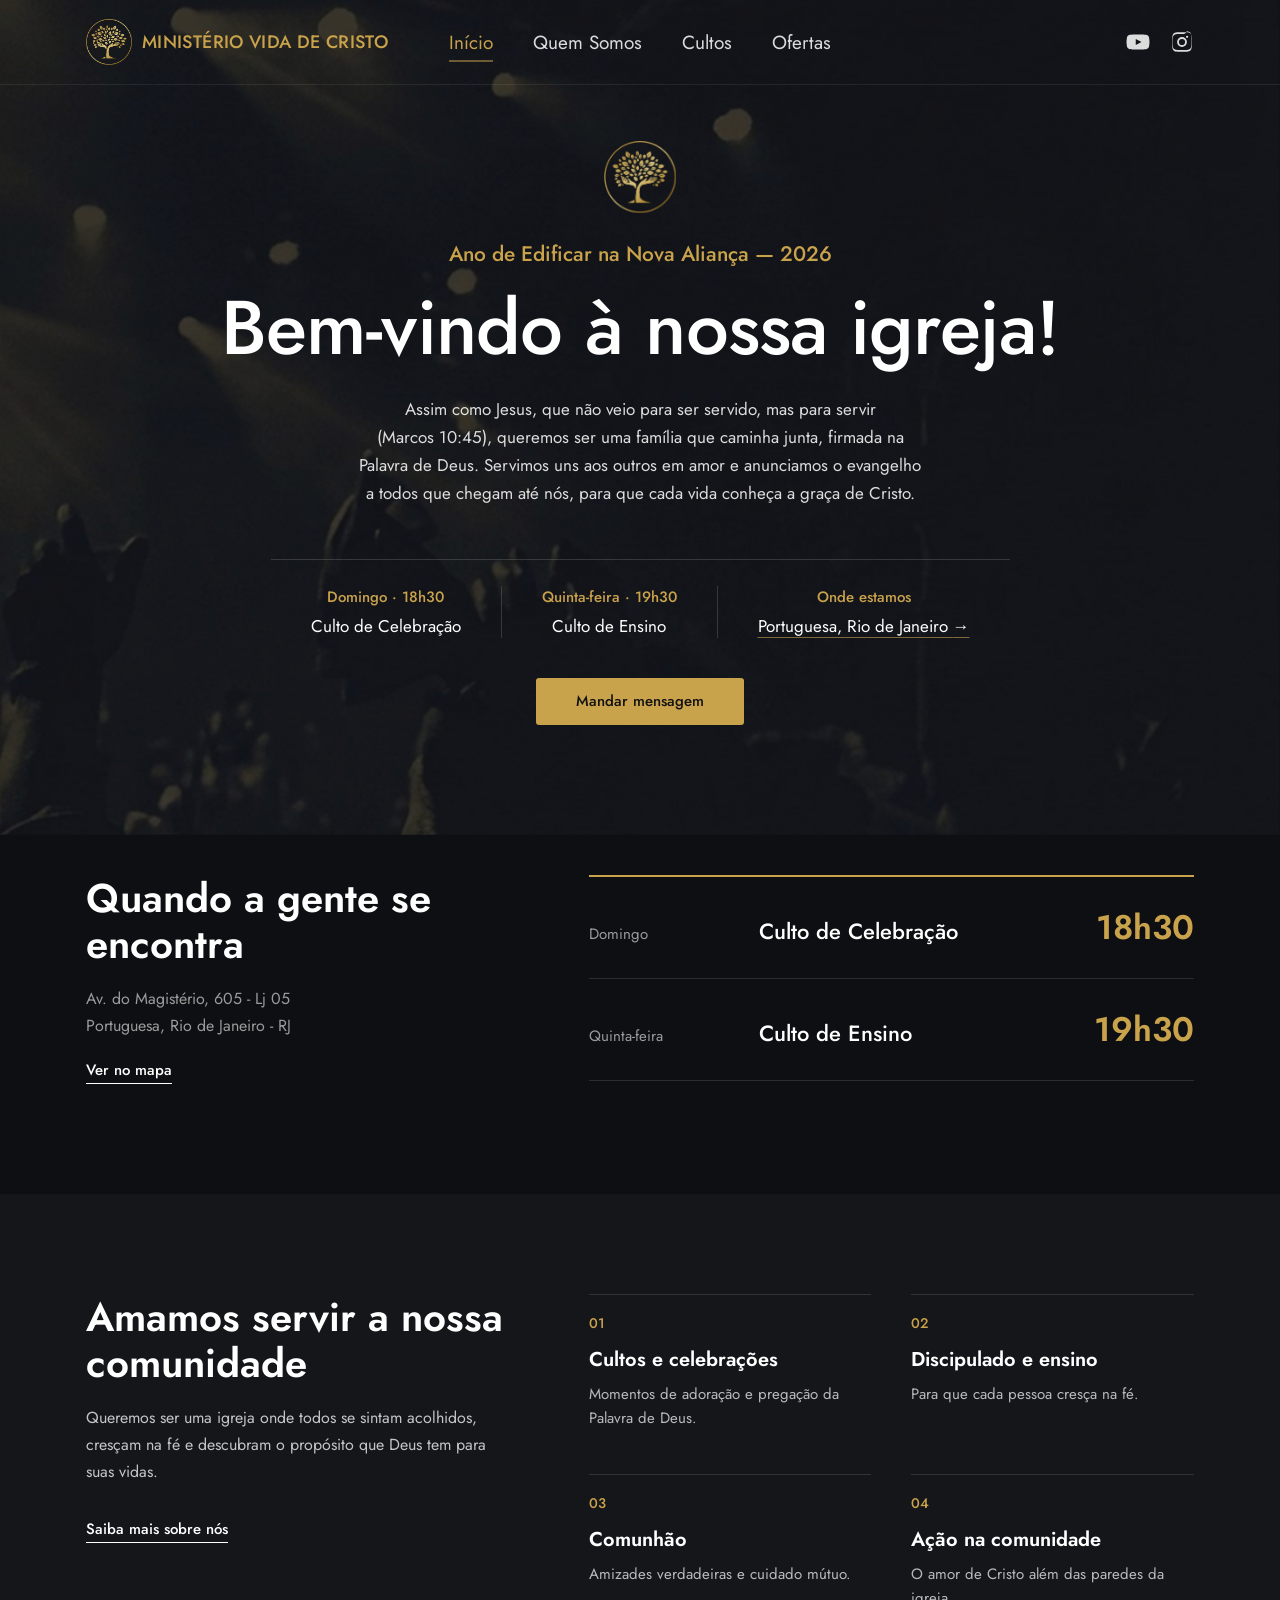
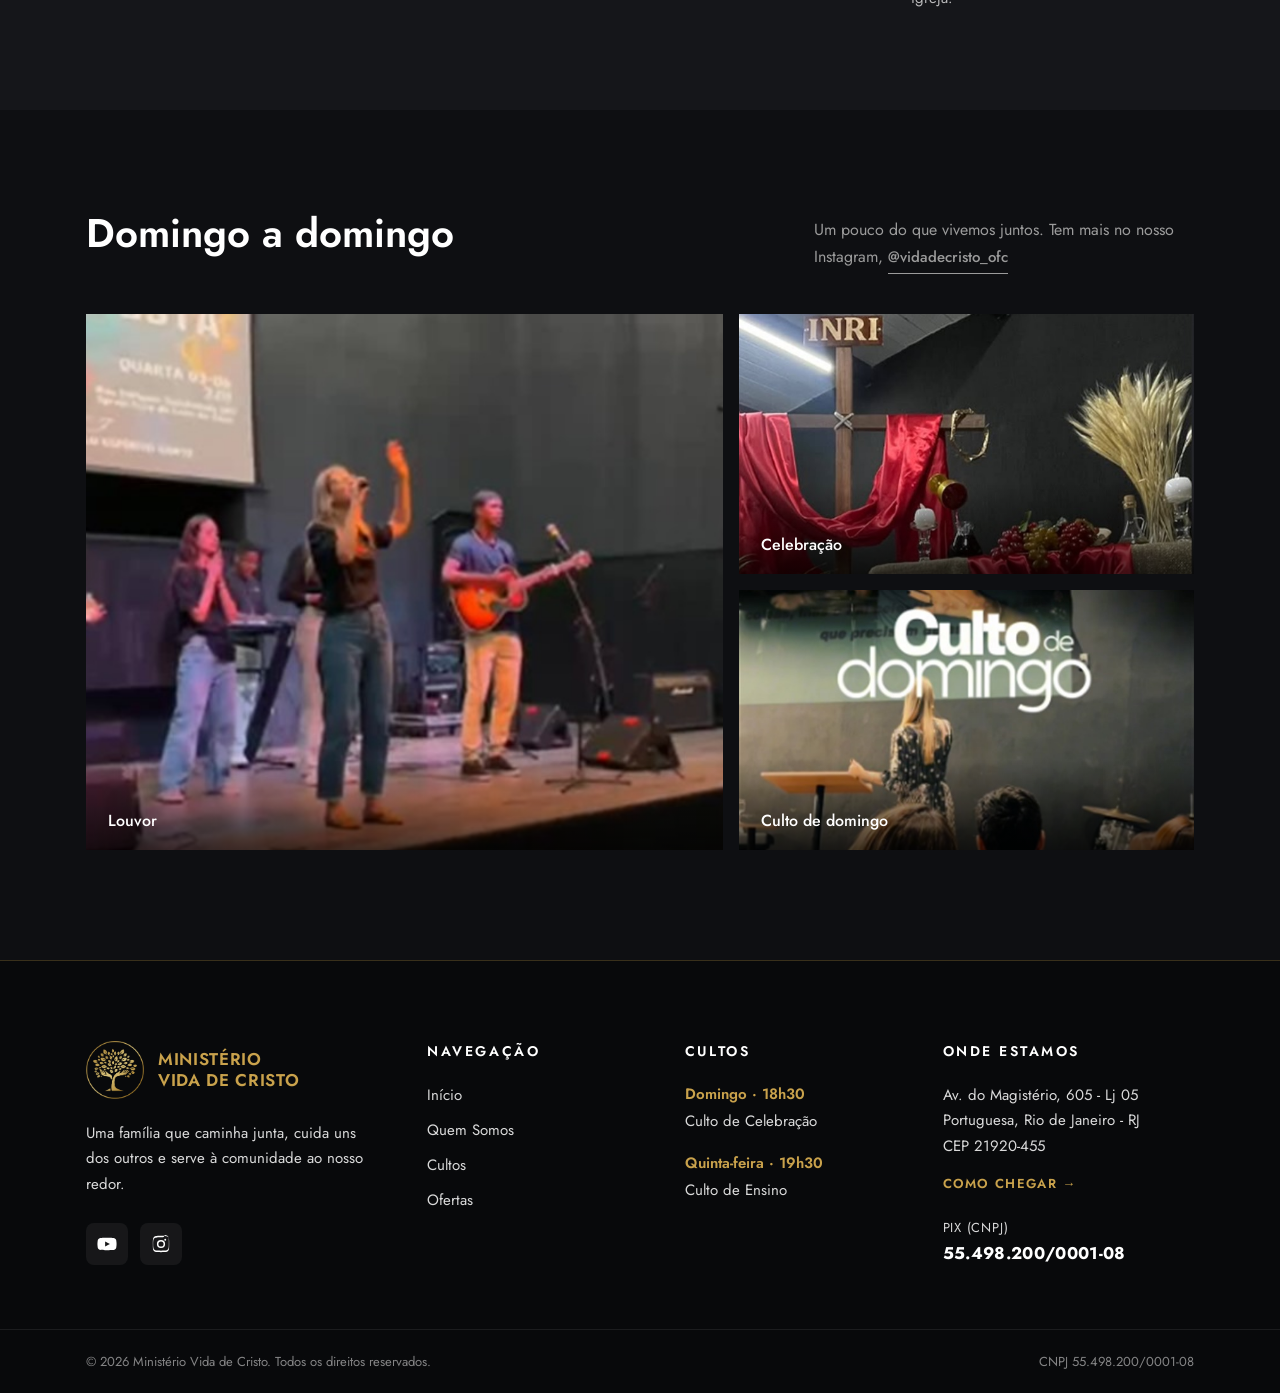
==== index.html @ bc91d453 "Hero: remove card, link do mapa, botão de mensagem e frase maior" ====
<!DOCTYPE html>
<html lang="pt-BR">
<head>
  <meta charset="UTF-8">
  <meta name="viewport" content="width=device-width, initial-scale=1.0">
  <title>Ministério Vida de Cristo</title>
  <link rel="preconnect" href="https://fonts.googleapis.com">
  <link rel="preconnect" href="https://fonts.gstatic.com" crossorigin>
  <link href="https://fonts.googleapis.com/css2?family=Jost:wght@400;500;600&display=swap" rel="stylesheet">
  <link rel="icon" type="image/png" href="assets/img/logo-arvore.png">
  <link rel="stylesheet" href="assets/css/style.css">
</head>
<body>

  <!-- HERO -->
  <section class="hero">
    <!-- Imagem de fundo: coloque o arquivo em assets/img/hero.jpg -->
    <div class="hero__bg" aria-hidden="true"></div>
    <div class="hero__overlay" aria-hidden="true"></div>

    <!-- Fotos das laterais (provisórias): trocar por assets/img/hero-esquerda.jpg e hero-direita.jpg -->
    <div class="hero__side hero__side--left" style="background-image: url('assets/img/series-1.jpg')" aria-hidden="true"></div>
    <div class="hero__side hero__side--right" style="background-image: url('assets/img/series-2.jpg')" aria-hidden="true"></div>

    <header class="header">
      <div class="container header__inner">
        <a href="index.html" class="logo">
          <img class="logo__icon" src="assets/img/logo-arvore.png" alt="" aria-hidden="true">
          <span class="logo__text">MINISTÉRIO VIDA DE CRISTO</span>
        </a>

        <nav class="nav" id="nav">
          <ul class="nav__list">
            <li><a href="index.html" class="nav__link is-active">Início</a></li>
            <li><a href="quem-somos.html" class="nav__link">Quem Somos</a></li>
            <li><a href="cultos.html" class="nav__link">Cultos</a></li>
            <li><a href="ofertas.html" class="nav__link">Ofertas</a></li>
          </ul>
        </nav>

        <div class="header__social">
              <a href="https://www.youtube.com/@min_vidadecristo" class="social-link" target="_blank" rel="noopener" aria-label="YouTube do Ministério Vida de Cristo">
                <svg viewBox="0 0 24 24" aria-hidden="true"><path d="M23 7.2a3 3 0 0 0-2.1-2.1C19 4.6 12 4.6 12 4.6s-7 0-8.9.5A3 3 0 0 0 1 7.2 31 31 0 0 0 .5 12a31 31 0 0 0 .5 4.8 3 3 0 0 0 2.1 2.1c1.9.5 8.9.5 8.9.5s7 0 8.9-.5a3 3 0 0 0 2.1-2.1 31 31 0 0 0 .5-4.8 31 31 0 0 0-.5-4.8zM9.75 15.02V8.98L15.5 12z"/></svg>
              </a>
              <a href="https://www.instagram.com/vidadecristo_ofc/" class="social-link" target="_blank" rel="noopener" aria-label="Instagram do Ministério Vida de Cristo">
                <svg viewBox="0 0 24 24" aria-hidden="true"><path d="M12 2.2c3.2 0 3.6 0 4.8.1 1.2.1 1.8.2 2.2.4.6.2 1 .5 1.4.9.4.4.7.8.9 1.4.2.4.4 1.1.4 2.2.1 1.3.1 1.6.1 4.8s0 3.6-.1 4.8c-.1 1.2-.2 1.8-.4 2.2-.2.6-.5 1-.9 1.4-.4.4-.8.7-1.4.9-.4.2-1.1.4-2.2.4-1.3.1-1.6.1-4.8.1s-3.6 0-4.8-.1c-1.2-.1-1.8-.2-2.2-.4-.6-.2-1-.5-1.4-.9-.4-.4-.7-.8-.9-1.4-.2-.4-.4-1.1-.4-2.2C2.2 15.6 2.2 15.2 2.2 12s0-3.6.1-4.8c.1-1.2.2-1.8.4-2.2.2-.6.5-1 .9-1.4.4-.4.8-.7 1.4-.9.4-.2 1.1-.4 2.2-.4C8.4 2.2 8.8 2.2 12 2.2zm0 1.8c-3.1 0-3.5 0-4.7.1-1.1.1-1.7.2-2.1.4-.5.2-.9.4-1.3.8-.4.4-.6.8-.8 1.3-.2.4-.3 1-.4 2.1C2.6 9.9 2.6 10.3 2.6 12s0 2.1.1 3.3c.1 1.1.2 1.7.4 2.1.2.5.4.9.8 1.3.4.4.8.6 1.3.8.4.2 1 .3 2.1.4 1.2.1 1.6.1 4.7.1s3.5 0 4.7-.1c1.1-.1 1.7-.2 2.1-.4.5-.2.9-.4 1.3-.8.4-.4.6-.8.8-1.3.2-.4.3-1 .4-2.1.1-1.2.1-1.6.1-4.7s0-3.5-.1-4.7c-.1-1.1-.2-1.7-.4-2.1-.2-.5-.4-.9-.8-1.3-.4-.4-.8-.6-1.3-.8-.4-.2-1-.3-2.1-.4C15.5 4 15.1 4 12 4zm0 3.1a4.9 4.9 0 1 1 0 9.8 4.9 4.9 0 0 1 0-9.8zm0 8a3.1 3.1 0 1 0 0-6.2 3.1 3.1 0 0 0 0 6.2zm5.1-9.4a1.15 1.15 0 1 1 0 2.3 1.15 1.15 0 0 1 0-2.3z"/></svg>
              </a>
        </div>

        <button class="nav-toggle" id="navToggle" aria-label="Abrir menu" aria-expanded="false">
          <span></span><span></span><span></span>
        </button>
      </div>
    </header>

    <div class="container hero__content hero__content--center">
      <img class="hero__logo" src="assets/img/logo-arvore.png" alt="" aria-hidden="true">
      <p class="hero__eyebrow">Ano de Edificar na Nova Aliança — 2026</p>
      <h1 class="hero__title">Bem-vindo à nossa igreja!</h1>
      <p class="hero__text">Assim como Jesus, que não veio para ser servido, mas para servir (Marcos&nbsp;10:45), queremos ser uma família que caminha junta, firmada na Palavra de Deus. Servimos uns aos outros em amor e anunciamos o evangelho a todos que chegam até nós, para que cada vida conheça a graça de Cristo.</p>

      <ul class="hero__facts">
        <li>
          <span class="hero__fact-label">Domingo · 18h30</span>
          <span class="hero__fact-value">Culto de Celebração</span>
        </li>
        <li>
          <span class="hero__fact-label">Quinta-feira · 19h30</span>
          <span class="hero__fact-value">Culto de Ensino</span>
        </li>
        <li>
          <span class="hero__fact-label">Onde estamos</span>
          <a href="https://www.google.com/maps/search/?api=1&amp;query=Av.+do+Magist%C3%A9rio%2C+605+-+Portuguesa%2C+Rio+de+Janeiro+-+RJ%2C+21920-455" class="hero__fact-value hero__fact-link" target="_blank" rel="noopener">Portuguesa, Rio de Janeiro <span aria-hidden="true">&rarr;</span></a>
        </li>
      </ul>

      <a href="https://ig.me/m/vidadecristo_ofc" class="btn btn--primary hero__cta" target="_blank" rel="noopener">Mandar mensagem</a>
    </div>
  </section>

  <!-- HORÁRIOS -->
  <section class="next">
    <div class="container next__inner">
      <div class="next__intro reveal">
        <h2 class="section-title">Quando a gente se encontra</h2>
        <p>Av. do Magistério, 605 - Lj 05<br>Portuguesa, Rio de Janeiro - RJ</p>
        <a href="cultos.html#onde-estamos" class="text-link">Ver no mapa</a>
      </div>

      <ul class="schedule reveal">
        <li>
          <span class="schedule__day">Domingo</span>
          <span class="schedule__name">Culto de Celebração</span>
          <span class="schedule__time">18h30</span>
        </li>
        <li>
          <span class="schedule__day">Quinta-feira</span>
          <span class="schedule__name">Culto de Ensino</span>
          <span class="schedule__time">19h30</span>
        </li>
      </ul>
    </div>
  </section>

  <!-- MINISTÉRIOS -->
  <section class="services">
    <div class="container services__inner">
      <div class="services__intro reveal">
        <h2 class="section-title">Amamos servir a nossa comunidade</h2>
        <p class="services__text">Queremos ser uma igreja onde todos se sintam acolhidos, cresçam na fé e descubram o propósito que Deus tem para suas vidas.</p>
        <a href="quem-somos.html" class="text-link">Saiba mais sobre nós</a>
      </div>

      <div class="services__grid reveal">
        <div class="service">
          <span class="service__num">01</span>
          <h3 class="service__title">Cultos e celebrações</h3>
          <p class="service__text">Momentos de adoração e pregação da Palavra de Deus.</p>
        </div>

        <div class="service">
          <span class="service__num">02</span>
          <h3 class="service__title">Discipulado e ensino</h3>
          <p class="service__text">Para que cada pessoa cresça na fé.</p>
        </div>

        <div class="service">
          <span class="service__num">03</span>
          <h3 class="service__title">Comunhão</h3>
          <p class="service__text">Amizades verdadeiras e cuidado mútuo.</p>
        </div>

        <div class="service">
          <span class="service__num">04</span>
          <h3 class="service__title">Ação na comunidade</h3>
          <p class="service__text">O amor de Cristo além das paredes da igreja.</p>
        </div>
      </div>
    </div>
  </section>

  <!-- MOMENTOS -->
  <section class="moments">
    <div class="container">
      <div class="moments__head reveal">
        <h2 class="section-title">Domingo a domingo</h2>
        <p>Um pouco do que vivemos juntos. Tem mais no nosso Instagram, <a href="https://www.instagram.com/vidadecristo_ofc/" class="text-link" target="_blank" rel="noopener">@vidadecristo_ofc</a></p>
      </div>

      <div class="moments__grid reveal">
        <a href="https://www.instagram.com/vidadecristo_ofc/" class="moment" target="_blank" rel="noopener">
          <span class="moment__photo" style="background-image: url('assets/img/series-1.jpg')"></span>
          <span class="moment__caption">Louvor</span>
        </a>
        <a href="https://www.instagram.com/vidadecristo_ofc/" class="moment" target="_blank" rel="noopener">
          <span class="moment__photo" style="background-image: url('assets/img/series-2.jpg')"></span>
          <span class="moment__caption">Celebração</span>
        </a>
        <a href="https://www.youtube.com/@min_vidadecristo" class="moment" target="_blank" rel="noopener">
          <span class="moment__photo" style="background-image: url('assets/img/series-3.jpg')"></span>
          <span class="moment__caption">Culto de domingo</span>
        </a>
      </div>
    </div>
  </section>

  <!-- RODAPÉ -->
  <footer class="footer">
    <div class="container footer__grid">
      <div class="footer__brand">
        <a href="index.html" class="footer__logo">
          <img src="assets/img/logo-arvore.png" alt="" aria-hidden="true">
          <span>MINISTÉRIO<br>VIDA DE CRISTO</span>
        </a>
        <p class="footer__about">Uma família que caminha junta, cuida uns dos outros e serve à comunidade ao nosso redor.</p>
        <div class="footer__social">
          <a href="https://www.youtube.com/@min_vidadecristo" class="footer__social-link" target="_blank" rel="noopener" aria-label="YouTube">
            <svg viewBox="0 0 24 24" aria-hidden="true"><path d="M23 7.2a3 3 0 0 0-2.1-2.1C19 4.6 12 4.6 12 4.6s-7 0-8.9.5A3 3 0 0 0 1 7.2 31 31 0 0 0 .5 12a31 31 0 0 0 .5 4.8 3 3 0 0 0 2.1 2.1c1.9.5 8.9.5 8.9.5s7 0 8.9-.5a3 3 0 0 0 2.1-2.1 31 31 0 0 0 .5-4.8 31 31 0 0 0-.5-4.8zM9.75 15.02V8.98L15.5 12z"/></svg>
          </a>
          <a href="https://www.instagram.com/vidadecristo_ofc/" class="footer__social-link" target="_blank" rel="noopener" aria-label="Instagram">
            <svg viewBox="0 0 24 24" aria-hidden="true"><path d="M12 2.2c3.2 0 3.6 0 4.8.1 1.2.1 1.8.2 2.2.4.6.2 1 .5 1.4.9.4.4.7.8.9 1.4.2.4.4 1.1.4 2.2.1 1.3.1 1.6.1 4.8s0 3.6-.1 4.8c-.1 1.2-.2 1.8-.4 2.2-.2.6-.5 1-.9 1.4-.4.4-.8.7-1.4.9-.4.2-1.1.4-2.2.4-1.3.1-1.6.1-4.8.1s-3.6 0-4.8-.1c-1.2-.1-1.8-.2-2.2-.4-.6-.2-1-.5-1.4-.9-.4-.4-.7-.8-.9-1.4-.2-.4-.4-1.1-.4-2.2C2.2 15.6 2.2 15.2 2.2 12s0-3.6.1-4.8c.1-1.2.2-1.8.4-2.2.2-.6.5-1 .9-1.4.4-.4.8-.7 1.4-.9.4-.2 1.1-.4 2.2-.4C8.4 2.2 8.8 2.2 12 2.2zm0 1.8c-3.1 0-3.5 0-4.7.1-1.1.1-1.7.2-2.1.4-.5.2-.9.4-1.3.8-.4.4-.6.8-.8 1.3-.2.4-.3 1-.4 2.1C2.6 9.9 2.6 10.3 2.6 12s0 2.1.1 3.3c.1 1.1.2 1.7.4 2.1.2.5.4.9.8 1.3.4.4.8.6 1.3.8.4.2 1 .3 2.1.4 1.2.1 1.6.1 4.7.1s3.5 0 4.7-.1c1.1-.1 1.7-.2 2.1-.4.5-.2.9-.4 1.3-.8.4-.4.6-.8.8-1.3.2-.4.3-1 .4-2.1.1-1.2.1-1.6.1-4.7s0-3.5-.1-4.7c-.1-1.1-.2-1.7-.4-2.1-.2-.5-.4-.9-.8-1.3-.4-.4-.8-.6-1.3-.8-.4-.2-1-.3-2.1-.4C15.5 4 15.1 4 12 4zm0 3.1a4.9 4.9 0 1 1 0 9.8 4.9 4.9 0 0 1 0-9.8zm0 8a3.1 3.1 0 1 0 0-6.2 3.1 3.1 0 0 0 0 6.2zm5.1-9.4a1.15 1.15 0 1 1 0 2.3 1.15 1.15 0 0 1 0-2.3z"/></svg>
          </a>
        </div>
      </div>

      <div class="footer__col">
        <h3 class="footer__title">Navegação</h3>
        <ul class="footer__links">
          <li><a href="index.html">Início</a></li>
          <li><a href="quem-somos.html">Quem Somos</a></li>
          <li><a href="cultos.html">Cultos</a></li>
          <li><a href="ofertas.html">Ofertas</a></li>
        </ul>
      </div>

      <div class="footer__col">
        <h3 class="footer__title">Cultos</h3>
        <ul class="footer__times">
          <li><strong>Domingo · 18h30</strong><span>Culto de Celebração</span></li>
          <li><strong>Quinta-feira · 19h30</strong><span>Culto de Ensino</span></li>
        </ul>
      </div>

      <div class="footer__col">
        <h3 class="footer__title">Onde estamos</h3>
        <p class="footer__text">Av. do Magistério, 605 - Lj 05<br>Portuguesa, Rio de Janeiro - RJ<br>CEP 21920-455</p>
        <a href="https://www.google.com/maps/dir/?api=1&amp;destination=Av.+do+Magist%C3%A9rio%2C+605+-+Portuguesa%2C+Rio+de+Janeiro+-+RJ%2C+21920-455" class="footer__more" target="_blank" rel="noopener">Como chegar <span aria-hidden="true">&rarr;</span></a>
        <p class="footer__pix">Pix (CNPJ)<br><strong>55.498.200/0001-08</strong></p>
      </div>
    </div>

    <div class="footer__bottom">
      <div class="container footer__bottom-inner">
        <span>&copy; 2026 Ministério Vida de Cristo. Todos os direitos reservados.</span>
        <span>CNPJ 55.498.200/0001-08</span>
      </div>
    </div>
  </footer>

  <script src="assets/js/main.js"></script>
</body>
</html>
---- assets/css/style.css ----
:root {
  --gold: #c9a24c;
  --gold-dark: #a8832f;
  --gold-text: #8a6a22;
  --gold-metal: linear-gradient(100deg, #9c7425 0%, #d8b35a 28%, #f3dc8c 48%, #c99a3a 70%, #8f6a1f 100%);
  --black: #0e0f12;
  --hero-overlay: rgba(8, 9, 12, 0.2);
  --white: #ffffff;
  --text-light: rgba(255, 255, 255, 0.85);
  --text-dark: #111111;
  --text-muted: #9b9b9b;
  --black-alt: #15161a;
  --surface: #1a1b20;
  --line: rgba(255, 255, 255, 0.12);
  --container: 1140px;
  --font: "Jost", "Helvetica Neue", Arial, sans-serif;
}

*,
*::before,
*::after {
  box-sizing: border-box;
}

html,
body {
  margin: 0;
  padding: 0;
}

body {
  font-family: var(--font);
  color: var(--white);
  background: var(--black);
  -webkit-font-smoothing: antialiased;
}

a {
  text-decoration: none;
  color: inherit;
}

.container {
  width: 100%;
  max-width: var(--container);
  margin: 0 auto;
  padding: 0 16px;
}

/* ---------- Buttons ---------- */
.btn {
  display: inline-flex;
  align-items: center;
  justify-content: center;
  gap: 8px;
  font-family: var(--font);
  font-weight: 500;
  font-size: 15px;
  line-height: 1;
  border-radius: 3px;
  padding: 15px 32px;
  transition: background-color 0.2s ease;
}

.btn--primary {
  background: var(--gold);
  color: var(--text-dark);
  transition: background-color 0.2s ease;
}

.btn--primary:hover {
  background: #d9b562;
}

.text-link {
  display: inline-flex;
  align-items: center;
  gap: 6px;
  font-size: 15px;
  font-weight: 500;
  color: inherit;
  border-bottom: 1px solid currentColor;
  padding-bottom: 2px;
  transition: color 0.2s ease;
}

.text-link:hover {
  color: var(--gold);
}

.hero__actions {
  display: flex;
  align-items: center;
  flex-wrap: wrap;
  gap: 28px;
}

.section-title {
  margin: 0 0 18px;
  font-size: 40px;
  font-weight: 600;
  line-height: 1.15;
  color: var(--white);
}

.btn--sm {
  font-size: 13px;
  padding: 11px 22px;
}

/* ---------- Hero ---------- */
.hero {
  position: relative;
  min-height: 760px;
  color: var(--white);
  overflow: hidden;
  background-color: var(--black);
}

.hero__bg {
  position: absolute;
  inset: 0;
  background-color: #15161a;
  background-image: url("../img/hero.jpg");
  background-size: cover;
  background-position: center;
}

.hero__overlay {
  position: absolute;
  inset: 0;
  background: var(--hero-overlay);
}

/* ---------- Header ---------- */
.header {
  position: relative;
  z-index: 10;
  border-bottom: 1px solid rgba(255, 255, 255, 0.08);
}

.header__inner {
  display: flex;
  align-items: center;
  height: 84px;
}

.logo {
  display: inline-flex;
  align-items: center;
  gap: 10px;
  color: var(--gold);
}

.logo__icon {
  display: block;
  width: 46px;
  height: 46px;
}

.logo__text {
  font-size: 18px;
  font-weight: 500;
  letter-spacing: 0.02em;
  white-space: nowrap;
}

.nav {
  margin: 0 auto;
}

/* Telas largas: menu no centro exato da página */
@media (min-width: 1200px) {
  .nav {
    position: absolute;
    top: 50%;
    left: 50%;
    transform: translate(-50%, -50%);
    margin: 0;
  }
}

.nav__list {
  display: flex;
  align-items: center;
  gap: 40px;
  list-style: none;
  margin: 0;
  padding: 0;
}

.nav__link {
  display: inline-flex;
  align-items: center;
  gap: 6px;
  font-size: 19px;
  font-weight: 400;
  color: var(--text-light);
  transition: color 0.2s ease;
}

.nav__link:hover {
  color: var(--white);
}

.nav__link.is-active {
  color: var(--gold);
}

.header__social {
  display: flex;
  align-items: center;
  gap: 20px;
  margin-left: auto;
}

.social-link {
  display: inline-flex;
  color: var(--text-light);
  transition: color 0.2s ease, transform 0.25s ease;
}

.social-link svg {
  width: 24px;
  height: 24px;
  fill: currentColor;
}

.social-link:hover {
  color: var(--gold);
  transform: translateY(-2px);
}

.nav-toggle {
  display: none;
  margin-left: 12px;
  width: 40px;
  height: 40px;
  background: transparent;
  border: 0;
  padding: 8px;
  cursor: pointer;
  flex-direction: column;
  justify-content: space-between;
}

.nav-toggle span {
  display: block;
  height: 2px;
  background: var(--white);
  border-radius: 2px;
}

/* ---------- Hero content ---------- */
.hero__content {
  position: relative;
  z-index: 2;
  padding-top: 110px;
  padding-bottom: 200px;
}

.hero__content--center {
  display: flex;
  flex-direction: column;
  align-items: center;
  text-align: center;
  padding-top: 56px;
  padding-bottom: 110px;
}

.hero__content--center .hero__eyebrow {
  font-size: 21px;
}

/* Fotos inclinadas nas laterais do hero (só em telas largas) */
.hero__side {
  display: none;
  position: absolute;
  z-index: 1;
  top: 50%;
  width: 230px;
  height: 310px;
  background-size: cover;
  background-position: center;
  border: 6px solid #1a1b20;
  outline: 1px solid rgba(201, 162, 76, 0.5);
  box-shadow: 0 24px 50px rgba(0, 0, 0, 0.5);
}

.hero__side--left {
  left: calc(50% - 690px);
  transform: translateY(-62%) rotate(-5deg);
  animation: sideLeft 1s cubic-bezier(0.22, 1, 0.36, 1) 0.5s both;
}

.hero__side--right {
  right: calc(50% - 690px);
  transform: translateY(-48%) rotate(4deg);
  animation: sideRight 1s cubic-bezier(0.22, 1, 0.36, 1) 0.65s both;
}

@keyframes sideLeft {
  from { opacity: 0; transform: translateY(-55%) rotate(-5deg); }
  to { opacity: 1; transform: translateY(-62%) rotate(-5deg); }
}

@keyframes sideRight {
  from { opacity: 0; transform: translateY(-41%) rotate(4deg); }
  to { opacity: 1; transform: translateY(-48%) rotate(4deg); }
}

@media (min-width: 1360px) {
  .hero__side {
    display: block;
  }
}

.hero__content--center .hero__title {
  font-size: 76px;
}

.hero__content--center .hero__text {
  max-width: 680px;
  text-wrap: balance;
  font-size: 17px;
}

.hero__content--center .hero__actions {
  justify-content: center;
}

.hero__logo {
  display: block;
  width: 72px;
  height: 72px;
  margin-bottom: 26px;
  animation: fadeUp 0.9s cubic-bezier(0.22, 1, 0.36, 1) 0.1s both;
}

.hero__facts {
  display: flex;
  justify-content: center;
  list-style: none;
  margin: 18px 0 0;
  padding: 26px 0 0;
  border-top: 1px solid rgba(255, 255, 255, 0.15);
  animation: fadeUp 0.9s cubic-bezier(0.22, 1, 0.36, 1) 0.85s both;
}

.hero__facts li {
  display: flex;
  flex-direction: column;
  gap: 6px;
  padding: 0 40px;
}

.hero__facts li + li {
  border-left: 1px solid rgba(255, 255, 255, 0.15);
}

.hero__fact-label {
  font-size: 15px;
  font-weight: 500;
  color: var(--gold);
}

.hero__fact-value {
  font-size: 17px;
  color: var(--white);
}

.hero__fact-link {
  text-decoration: underline;
  text-decoration-color: rgba(201, 162, 76, 0.6);
  text-underline-offset: 5px;
  transition: color 0.2s ease;
}

.hero__fact-link:hover {
  color: var(--gold);
}

.hero__cta {
  margin-top: 40px;
  padding: 16px 40px;
  animation: fadeUp 0.9s cubic-bezier(0.22, 1, 0.36, 1) 1s both;
}
.hero__eyebrow {
  margin: 0 0 18px;
  font-size: 16px;
  font-weight: 500;
  color: var(--gold);
}

.hero__title {
  margin: 0 0 26px;
  font-size: 86px;
  font-weight: 500;
  line-height: 1.08;
  letter-spacing: -0.01em;
}

.hero__text {
  max-width: 520px;
  margin: 0 0 34px;
  font-size: 16px;
  line-height: 1.65;
  color: var(--text-light);
}

/* ---------- Quando a gente se encontra (início) ---------- */
.next {
  padding: 40px 0 110px;
}

.next__inner {
  display: grid;
  grid-template-columns: 5fr 7fr;
  gap: 70px;
  align-items: start;
}

.next__intro p {
  margin: 0 0 18px;
  font-size: 16px;
  line-height: 1.7;
  color: var(--text-muted);
}

.schedule {
  list-style: none;
  margin: 0;
  padding: 0;
  border-top: 2px solid var(--gold);
}

.schedule li {
  display: grid;
  grid-template-columns: 150px 1fr auto;
  align-items: baseline;
  gap: 20px;
  padding: 26px 0;
  border-bottom: 1px solid rgba(255, 255, 255, 0.12);
}

.schedule__day {
  font-size: 15px;
  color: var(--text-muted);
}

.schedule__name {
  font-size: 22px;
  font-weight: 500;
}

.schedule__time {
  font-size: 34px;
  font-weight: 600;
  color: var(--gold);
}

/* ---------- Ministérios (início) ---------- */
.services {
  padding: 100px 0;
  background: var(--black-alt);
}

.services__inner {
  display: grid;
  grid-template-columns: 5fr 7fr;
  gap: 70px;
  align-items: start;
}

.services__text {
  max-width: 400px;
  margin: 0 0 32px;
  font-size: 16px;
  line-height: 1.7;
  color: rgba(255, 255, 255, 0.75);
}

.services__grid {
  display: grid;
  grid-template-columns: repeat(2, 1fr);
  gap: 44px 40px;
}

.service {
  padding-top: 18px;
  border-top: 1px solid rgba(255, 255, 255, 0.12);
}

.service__num {
  display: block;
  margin-bottom: 12px;
  font-size: 14px;
  font-weight: 500;
  color: var(--gold);
}

.service__title {
  margin: 0 0 8px;
  font-size: 20px;
  font-weight: 600;
  color: var(--white);
}

.service__text {
  margin: 0;
  font-size: 15px;
  line-height: 1.6;
  color: rgba(255, 255, 255, 0.7);
}

/* ---------- Momentos (início) ---------- */
.moments {
  padding: 100px 0 110px;
}

.moments__head {
  display: flex;
  align-items: flex-end;
  justify-content: space-between;
  gap: 40px;
  margin-bottom: 40px;
}

.moments__head p {
  max-width: 380px;
  margin: 0;
  font-size: 16px;
  line-height: 1.7;
  color: var(--text-muted);
}

.moments__grid {
  display: grid;
  grid-template-columns: 7fr 5fr;
  grid-template-rows: 260px 260px;
  gap: 16px;
}

.moment {
  position: relative;
  overflow: hidden;
  display: block;
  background: #222;
}

.moment:first-child {
  grid-row: span 2;
}

.moment__photo {
  position: absolute;
  inset: 0;
  background-size: cover;
  background-position: center;
}

.moment__caption {
  position: absolute;
  left: 0;
  right: 0;
  bottom: 0;
  padding: 50px 22px 18px;
  font-size: 16px;
  font-weight: 500;
  color: var(--white);
  background: linear-gradient(180deg, transparent, rgba(0, 0, 0, 0.7));
}

/* ---------- Rodapé ---------- */
.footer {
  background: #08090b;
  color: var(--text-light);
  border-top: 1px solid rgba(201, 162, 76, 0.25);
}

.footer__grid {
  display: grid;
  grid-template-columns: 1.4fr 1fr 1fr 1.2fr;
  gap: 48px;
  padding-top: 80px;
  padding-bottom: 64px;
}

.footer__logo {
  display: inline-flex;
  align-items: center;
  gap: 14px;
  margin-bottom: 22px;
  font-size: 17px;
  font-weight: 600;
  line-height: 1.2;
  letter-spacing: 0.04em;
  color: var(--gold);
}

.footer__logo img {
  width: 58px;
  height: 58px;
}

.footer__about {
  max-width: 300px;
  margin: 0 0 26px;
  font-size: 15px;
  line-height: 1.7;
}

.footer__social {
  display: flex;
  gap: 12px;
}

.footer__social-link {
  display: inline-flex;
  align-items: center;
  justify-content: center;
  width: 42px;
  height: 42px;
  border-radius: 8px;
  background: rgba(255, 255, 255, 0.06);
  color: var(--white);
  transition: background 0.25s ease, color 0.25s ease, transform 0.25s ease;
}

.footer__social-link svg {
  width: 20px;
  height: 20px;
  fill: currentColor;
}

.footer__social-link:hover {
  background: var(--gold);
  color: var(--black);
}

.footer__title {
  margin: 0 0 22px;
  font-size: 14px;
  font-weight: 600;
  letter-spacing: 0.18em;
  text-transform: uppercase;
  color: var(--white);
}

.footer__links,
.footer__times {
  list-style: none;
  margin: 0;
  padding: 0;
}

.footer__links li + li {
  margin-top: 12px;
}

.footer__links a {
  font-size: 15px;
  transition: color 0.2s ease, padding-left 0.25s ease;
}

.footer__links a:hover {
  color: var(--gold);
}

.footer__times li {
  display: flex;
  flex-direction: column;
  gap: 4px;
}

.footer__times li + li {
  margin-top: 18px;
}

.footer__times strong {
  font-size: 15px;
  font-weight: 600;
  color: var(--gold);
}

.footer__times span,
.footer__text {
  font-size: 15px;
  line-height: 1.7;
}

.footer__text {
  margin: 0 0 12px;
}

.footer__more {
  font-size: 13px;
  font-weight: 600;
  letter-spacing: 0.1em;
  text-transform: uppercase;
  color: var(--gold);
}

.footer__more:hover {
  color: var(--white);
}

.footer__pix {
  margin: 24px 0 0;
  font-size: 13px;
  letter-spacing: 0.06em;
  text-transform: uppercase;
}

.footer__pix strong {
  display: inline-block;
  margin-top: 4px;
  font-size: 17px;
  letter-spacing: 0.02em;
  color: var(--white);
}

.footer__bottom {
  border-top: 1px solid rgba(255, 255, 255, 0.08);
}

.footer__bottom-inner {
  display: flex;
  justify-content: space-between;
  gap: 16px;
  padding-top: 22px;
  padding-bottom: 22px;
  font-size: 13px;
  color: rgba(255, 255, 255, 0.5);
}

/* ---------- Página Quem Somos ---------- */
.hero--page {
  min-height: 440px;
}

.hero--page .hero__content {
  padding-top: 90px;
  padding-bottom: 110px;
}

.hero--page .hero__overlay {
  background: linear-gradient(180deg, rgba(8, 9, 12, 0.35), rgba(8, 9, 12, 0.75));
}

.page-head {
  display: flex;
  flex-direction: column;
  align-items: center;
  text-align: center;
}

.hero--page .hero__title {
  margin: 0;
  font-size: 84px;
  font-weight: 600;
  text-transform: uppercase;
  letter-spacing: 0.04em;
}

.text-gold {
  color: var(--gold);
}

.page-head__line {
  display: block;
  width: 90px;
  height: 2px;
  margin-top: 26px;
  background: var(--gold);
  transform-origin: center;
  animation: growLine 1s cubic-bezier(0.22, 1, 0.36, 1) 0.7s both;
}

@keyframes growLine {
  from {
    transform: scaleX(0);
  }
  to {
    transform: scaleX(1);
  }
}

.about {
  padding: 100px 0 90px;
}

.about__story p {
  margin: 0 0 24px;
  font-size: 19px;
  line-height: 1.75;
  color: var(--white);
}

.about__story p:last-child {
  margin-bottom: 0;
}

.about__story strong {
  font-weight: 600;
  color: var(--gold);
}

.purpose {
  padding: 90px 0;
  background: var(--black-alt);
  color: var(--white);
}

.purpose__inner {
  display: grid;
  grid-template-columns: 4fr 8fr;
  gap: 60px;
  align-items: start;
}

.purpose__title {
  margin: 0;
  font-size: 40px;
  font-weight: 600;
  line-height: 1.15;
  color: var(--gold);
}

.purpose__text {
  margin: 0;
  font-size: 18px;
  line-height: 1.8;
  color: var(--text-light);
}

.doing {
  padding: 100px 0;
  background: var(--black);
}

.doing__head {
  margin-bottom: 48px;
}

.doing__title {
  margin: 0;
  font-size: 40px;
  font-weight: 600;
  color: var(--white);
}

.doing__grid {
  display: grid;
  grid-template-columns: repeat(4, 1fr);
  gap: 32px;
}

.doing__item {
  padding-top: 18px;
  border-top: 1px solid rgba(255, 255, 255, 0.12);
}

.doing__num {
  display: block;
  margin-bottom: 14px;
  font-size: 14px;
  font-weight: 500;
  color: var(--gold);
}

.doing__name {
  margin: 0 0 10px;
  font-size: 20px;
  font-weight: 600;
  color: var(--white);
}

.doing__text {
  margin: 0;
  font-size: 15px;
  line-height: 1.7;
  color: rgba(255, 255, 255, 0.7);
}

/* História com o ano em destaque */
.about__grid {
  display: grid;
  grid-template-columns: 4fr 8fr;
  gap: 60px;
  align-items: start;
}

.about__year {
  margin: 0;
  font-size: 120px;
  font-weight: 600;
  line-height: 0.9;
  color: var(--gold);
}

.about__year-note {
  margin: 14px 0 0;
  font-size: 15px;
  line-height: 1.6;
  color: var(--text-muted);
}

.visit {
  padding: 90px 0;
  background: var(--black-alt);
  text-align: center;
}

.visit__logo {
  display: block;
  width: 84px;
  height: 84px;
  margin: 0 auto 24px;
}

.visit__title {
  margin: 0;
  font-size: 46px;
  font-weight: 600;
  color: var(--white);
}

.visit__text {
  margin: 14px 0 30px;
  font-size: 17px;
  line-height: 1.7;
  color: var(--text-light);
}

/* ---------- Página Cultos ---------- */
.worship {
  padding: 100px 0;
  background: var(--black);
}

.worship__grid {
  display: grid;
  grid-template-columns: repeat(2, 1fr);
  gap: 30px;
  max-width: 960px;
}

.worship__cell {
  display: flex;
}

.worship__cell:nth-child(2) {
  transition-delay: 0.15s;
}

.worship__card {
  width: 100%;
  padding: 48px 40px;
  background: var(--surface);
  border-top: 3px solid var(--gold);
  color: var(--white);
}

.worship__day {
  display: inline-block;
  margin-bottom: 14px;
  font-size: 16px;
  font-weight: 500;
  color: var(--gold);
}

.worship__name {
  position: relative;
  margin: 0 0 30px;
  font-size: 36px;
  font-weight: 600;
  line-height: 1.15;
}

.worship__time {
  position: relative;
  display: flex;
  align-items: center;
  gap: 14px;
  margin: 0;
  font-size: 56px;
  font-weight: 600;
  line-height: 1;
}

.worship__time span {
  color: var(--gold);
}

.worship__time svg {
  width: 34px;
  height: 34px;
  fill: none;
  stroke: var(--gold);
  stroke-width: 1.6;
  stroke-linecap: round;
  stroke-linejoin: round;
}

.location {
  padding: 90px 0;
  background: var(--black-alt);
  color: var(--white);
}

.location__inner {
  display: grid;
  grid-template-columns: 4fr 7fr;
  gap: 60px;
  align-items: center;
}

.location__title {
  margin: 0 0 22px;
  font-size: 44px;
  font-weight: 600;
  line-height: 1.1;
  text-transform: uppercase;
  letter-spacing: 0.04em;
}

.location__address {
  margin: 0 0 34px;
  font-size: 18px;
  line-height: 1.7;
  color: var(--text-light);
}

.location__map {
  overflow: hidden;
}

.location__map iframe {
  display: block;
  width: 100%;
  height: 380px;
  border: 0;
}

/* ---------- Página Ofertas ---------- */
.give {
  padding: 100px 0;
  background: var(--black);
}

.give__card {
  position: relative;
  overflow: hidden;
  display: grid;
  grid-template-columns: auto 1fr;
  gap: 64px;
  align-items: center;
  max-width: 960px;
  margin: 0 auto;
  padding: 56px;
  background: var(--surface);
  border-top: 3px solid var(--gold);
  color: var(--white);
}

.give__qr {
  position: relative;
  display: flex;
  flex-direction: column;
  align-items: center;
  gap: 14px;
}

.give__qr img {
  display: block;
  width: 260px;
  height: 260px;
  padding: 14px;
  background: var(--white);
}

.give__qr-hint {
  font-size: 13px;
  color: var(--text-light);
}

.give__info {
  position: relative;
}

.give__eyebrow {
  display: inline-block;
  margin-bottom: 14px;
  font-size: 16px;
  font-weight: 500;
  color: var(--gold);
}

.give__title {
  margin: 0 0 32px;
  font-size: 36px;
  font-weight: 600;
  line-height: 1.15;
}

.give__label {
  margin: 0 0 8px;
  font-size: 13px;
  letter-spacing: 0.08em;
  text-transform: uppercase;
  color: var(--text-light);
}

.give__key {
  margin: 0 0 28px;
  font-size: 34px;
  font-weight: 600;
  letter-spacing: 0.02em;
  color: var(--gold);
}

.give__copy {
  border: 0;
  cursor: pointer;
}

.give__copy svg {
  width: 18px;
  height: 18px;
  fill: none;
  stroke: currentColor;
  stroke-width: 2;
  stroke-linecap: round;
  stroke-linejoin: round;
}

.give__copy.is-copied {
  background: var(--white);
}

.give__holder {
  margin: 28px 0 0;
  font-size: 15px;
  color: var(--text-light);
}

.give__holder strong {
  font-weight: 500;
  color: var(--white);
}

/* ---------- Animations ---------- */
@keyframes fadeUp {
  from {
    opacity: 0;
    transform: translateY(28px);
  }
  to {
    opacity: 1;
    transform: none;
  }
}

@keyframes fadeDown {
  from {
    opacity: 0;
    transform: translateY(-16px);
  }
  to {
    opacity: 1;
    transform: none;
  }
}

@keyframes slowZoom {
  from {
    transform: scale(1.12);
  }
  to {
    transform: scale(1);
  }
}

/* Hero: entrada */
.hero__bg {
  animation: slowZoom 9s ease-out both;
}

.header {
  animation: fadeDown 0.8s ease-out both;
}

.hero__eyebrow,
.hero__title,
.hero__text,
.hero__actions {
  animation: fadeUp 0.9s cubic-bezier(0.22, 1, 0.36, 1) both;
}

.hero__eyebrow { animation-delay: 0.2s; }
.hero__title { animation-delay: 0.35s; }
.hero__text { animation-delay: 0.55s; }
.hero__actions { animation-delay: 0.7s; }

/* Menu: sublinhado dourado */
.nav__link {
  position: relative;
}

.nav__link::before {
  content: "";
  position: absolute;
  left: 0;
  bottom: -6px;
  width: 100%;
  height: 1px;
  background: var(--gold);
  transform: scaleX(0);
  transform-origin: left;
  transition: transform 0.3s ease;
}

.nav__link:hover::before,
.nav__link.is-active::before {
  transform: scaleX(1);
}

/* Fotos: zoom leve no hover */
.moment__photo {
  transition: transform 0.8s cubic-bezier(0.22, 1, 0.36, 1);
}

.moment:hover .moment__photo {
  transform: scale(1.04);
}

/* Revelar ao rolar (discreto) */
.js-reveal .reveal {
  opacity: 0;
  transform: translateY(16px);
  transition: opacity 0.7s ease, transform 0.7s ease;
}

.js-reveal .reveal.is-visible {
  opacity: 1;
  transform: none;
}

/* Respeita quem prefere menos movimento */
@media (prefers-reduced-motion: reduce) {
  *,
  *::before,
  *::after {
    animation: none !important;
    transition: none !important;
  }

  .js-reveal .reveal {
    opacity: 1;
    transform: none;
  }
}

/* ---------- Responsive ---------- */
@media (max-width: 991px) {
  .nav {
    position: absolute;
    top: 84px;
    left: 0;
    right: 0;
    margin: 0;
    background: var(--black);
    display: none;
  }

  .nav.is-open {
    display: block;
  }

  .nav__list {
    flex-direction: column;
    align-items: flex-start;
    gap: 0;
    padding: 8px 16px 16px;
  }

  .nav__list li {
    width: 100%;
  }

  .nav__link {
    padding: 12px 0;
  }
  .nav-toggle {
    display: flex;
  }
}

@media (max-width: 991px) {
  .hero__title,
  .hero__content--center .hero__title {
    font-size: 58px;
  }

  .hero__facts li {
    padding: 0 22px;
  }

  .next__inner,
  .services__inner,
  .about__grid {
    grid-template-columns: 1fr;
    gap: 40px;
  }

  .moments__grid {
    grid-template-columns: 1fr 1fr;
    grid-template-rows: 320px 220px;
  }

  .moment:first-child {
    grid-row: auto;
    grid-column: span 2;
  }

  .purpose__inner {
    grid-template-columns: 1fr;
    gap: 24px;
  }

  .doing__grid {
    grid-template-columns: repeat(2, 1fr);
  }

  .hero--page .hero__title {
    font-size: 64px;
  }

  .location__inner {
    grid-template-columns: 1fr;
    gap: 40px;
  }

  .give__card {
    grid-template-columns: 1fr;
    gap: 40px;
    text-align: center;
  }

  .footer__grid {
    grid-template-columns: 1fr 1fr;
  }
}

@media (max-width: 640px) {
  .logo__icon {
    width: 36px;
    height: 36px;
    flex-shrink: 0;
  }

  .logo__text {
    font-size: 13px;
    line-height: 1.2;
    white-space: normal;
    max-width: 130px;
  }

  .hero {
    min-height: 0;
  }

  .hero__content {
    padding-top: 48px;
    padding-bottom: 72px;
  }

  .hero__title,
  .hero__content--center .hero__title {
    font-size: 40px;
  }

  .hero__content--center .hero__eyebrow {
    font-size: 16px;
    text-wrap: balance;
  }

  .hero__logo {
    width: 56px;
    height: 56px;
  }

  .hero__facts {
    flex-direction: column;
    gap: 18px;
    margin-top: 44px;
  }

  .hero__facts li {
    padding: 0;
  }

  .hero__facts li + li {
    border-left: 0;
  }

  .section-title {
    font-size: 30px;
  }

  .next {
    padding-bottom: 64px;
  }

  .schedule li {
    grid-template-columns: 1fr auto;
    gap: 4px 16px;
    padding: 20px 0;
  }

  .schedule__day {
    grid-column: 1 / -1;
  }

  .schedule__name {
    font-size: 19px;
  }

  .schedule__time {
    font-size: 28px;
  }

  .services,
  .moments {
    padding: 64px 0;
  }

  .services__grid {
    grid-template-columns: 1fr;
    gap: 28px;
  }

  .moments__head {
    flex-direction: column;
    align-items: flex-start;
    gap: 0;
  }

  .moments__grid {
    grid-template-columns: 1fr;
    grid-template-rows: 260px 200px 200px;
    gap: 12px;
  }

  .moment:first-child {
    grid-column: auto;
  }

  .hero--page {
    min-height: 0;
  }

  .hero--page .hero__content {
    padding-top: 56px;
    padding-bottom: 72px;
  }

  .about,
  .purpose,
  .doing,
  .visit {
    padding: 64px 0;
  }

  .about__year {
    font-size: 80px;
  }

  .about__story p {
    font-size: 17px;
  }

  .purpose__title,
  .doing__title {
    font-size: 30px;
  }

  .doing__head {
    margin-bottom: 32px;
  }

  .doing__grid {
    grid-template-columns: 1fr;
    gap: 28px;
  }

  .visit__title {
    font-size: 32px;
  }

  .hero--page .hero__title {
    font-size: 44px;
  }

  .worship,
  .location {
    padding: 64px 0;
  }

  .worship__grid {
    grid-template-columns: 1fr;
    gap: 20px;
  }

  .worship__card {
    padding: 36px 26px;
  }

  .worship__name {
    font-size: 28px;
  }

  .worship__time {
    font-size: 44px;
  }

  .location__title {
    font-size: 32px;
  }

  .location__map iframe {
    height: 300px;
  }

  .give {
    padding: 64px 0;
  }

  .give__card {
    padding: 36px 22px;
  }

  .give__qr img {
    width: 220px;
    height: 220px;
  }

  .give__title {
    font-size: 28px;
  }

  .give__key {
    font-size: 24px;
  }

  .footer__grid {
    grid-template-columns: 1fr;
    gap: 40px;
    padding-top: 56px;
    padding-bottom: 44px;
  }

  .footer__bottom-inner {
    flex-direction: column;
    gap: 6px;
    text-align: center;
  }
}
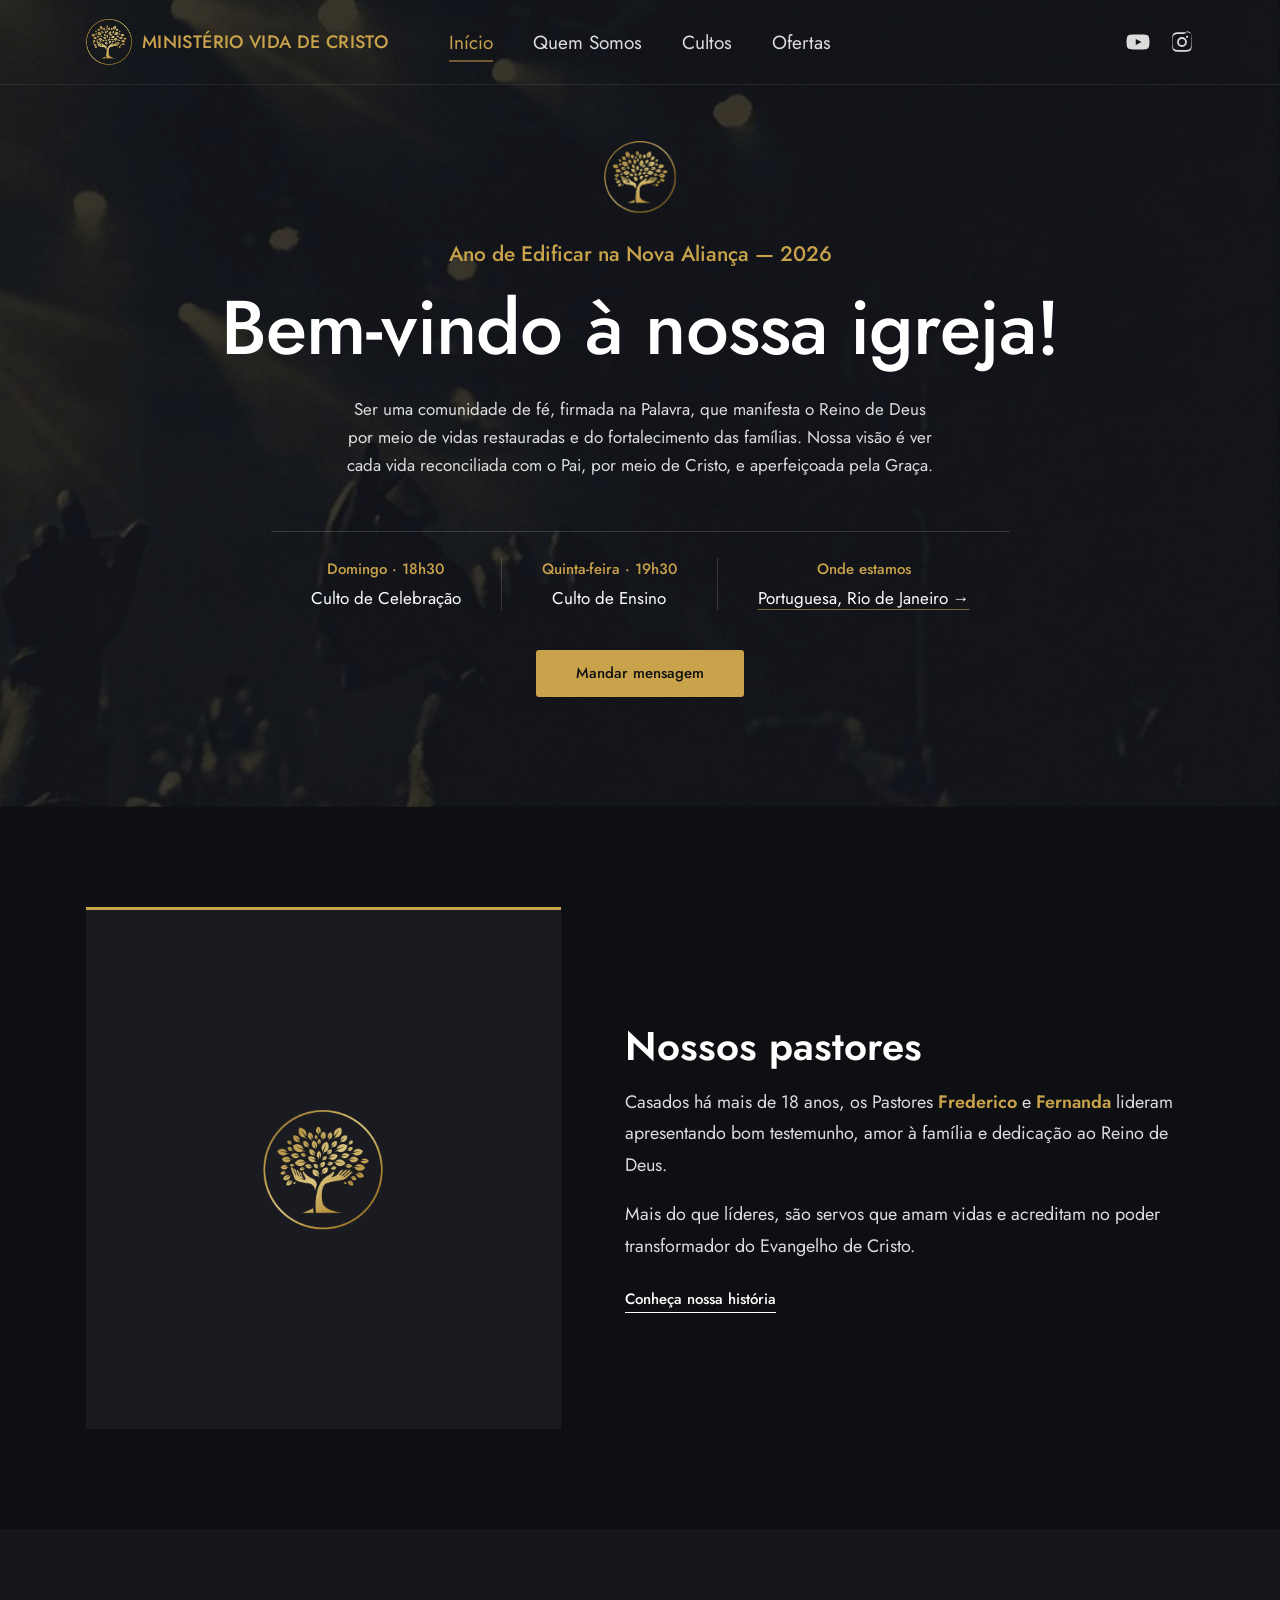
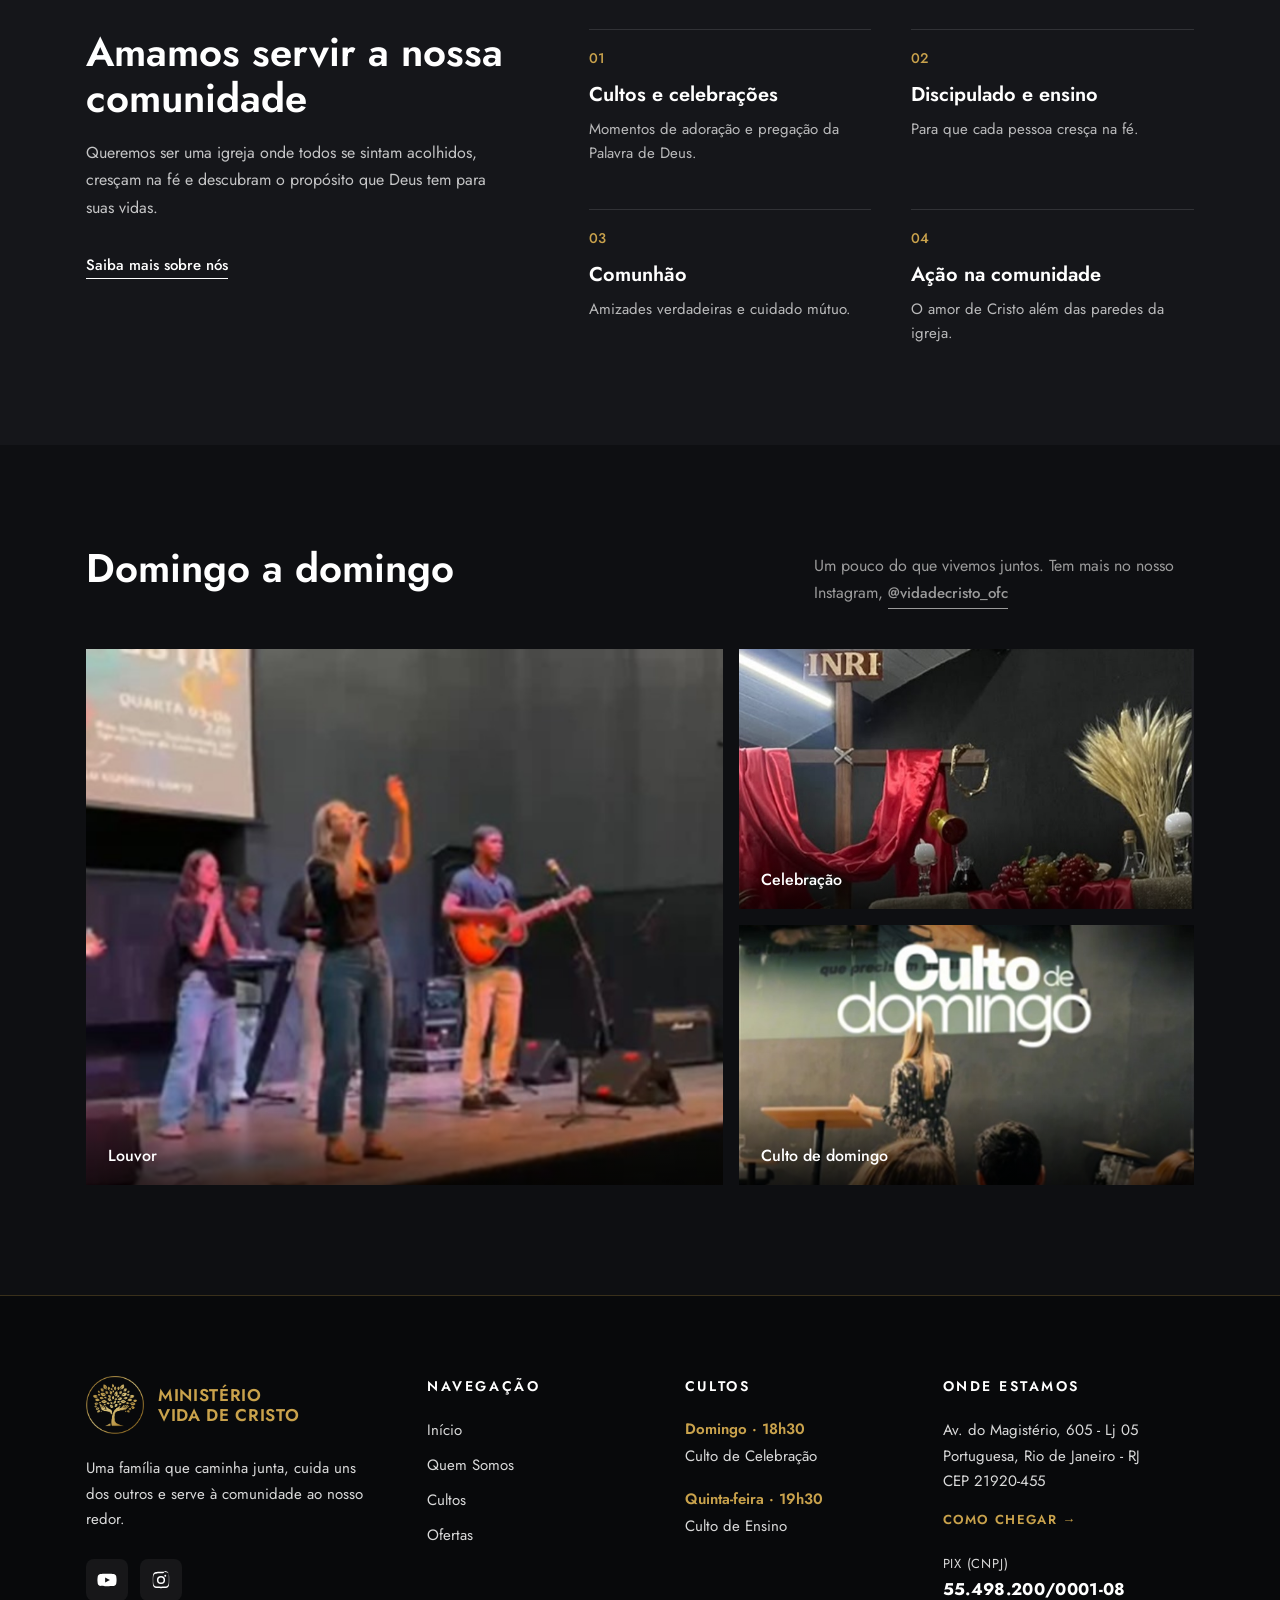
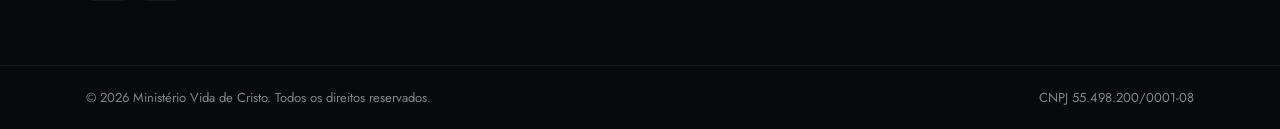
==== commit f7819bd6: "Conteúdo da Confissão de Fé: missão, visão, pastores, confissão e versículos" ====
--- a/index.html
+++ b/index.html
@@ -3,6 +3,8 @@
 <head>
   <meta charset="UTF-8">
   <meta name="viewport" content="width=device-width, initial-scale=1.0">
+  <!-- Site em teste: não aparecer no Google. Remover ao lançar. -->
+  <meta name="robots" content="noindex, nofollow">
   <title>Ministério Vida de Cristo</title>
   <link rel="preconnect" href="https://fonts.googleapis.com">
   <link rel="preconnect" href="https://fonts.gstatic.com" crossorigin>
@@ -57,7 +59,7 @@
       <img class="hero__logo" src="assets/img/logo-arvore.png" alt="" aria-hidden="true">
       <p class="hero__eyebrow">Ano de Edificar na Nova Aliança — 2026</p>
       <h1 class="hero__title">Bem-vindo à nossa igreja!</h1>
-      <p class="hero__text">Assim como Jesus, que não veio para ser servido, mas para servir (Marcos&nbsp;10:45), queremos ser uma família que caminha junta, firmada na Palavra de Deus. Servimos uns aos outros em amor e anunciamos o evangelho a todos que chegam até nós, para que cada vida conheça a graça de Cristo.</p>
+      <p class="hero__text">Ser uma comunidade de fé, firmada na Palavra, que manifesta o Reino de Deus por meio de vidas restauradas e do fortalecimento das famílias. Nossa visão é ver cada vida reconciliada com o Pai, por meio de Cristo, e aperfeiçoada pela Graça.</p>
 
       <ul class="hero__facts">
         <li>
@@ -78,30 +80,19 @@
     </div>
   </section>
 
-  <!-- HORÁRIOS -->
-  <section class="next">
-    <div class="container next__inner">
-      <div class="next__intro reveal">
-        <h2 class="section-title">Quando a gente se encontra</h2>
-        <p>Av. do Magistério, 605 - Lj 05<br>Portuguesa, Rio de Janeiro - RJ</p>
-        <a href="cultos.html#onde-estamos" class="text-link">Ver no mapa</a>
-      </div>
-
-      <ul class="schedule reveal">
-        <li>
-          <span class="schedule__day">Domingo</span>
-          <span class="schedule__name">Culto de Celebração</span>
-          <span class="schedule__time">18h30</span>
-        </li>
-        <li>
-          <span class="schedule__day">Quinta-feira</span>
-          <span class="schedule__name">Culto de Ensino</span>
-          <span class="schedule__time">19h30</span>
-        </li>
-      </ul>
-    </div>
-  </section>
-
+  <!-- NOSSOS PASTORES -->
+  <!-- Foto: assets/img/pastores.jpg (enquanto não existir, aparece o emblema) -->
+  <section class="pastors pastors--home">
+    <div class="container pastors__grid">
+      <div class="pastors__photo reveal" role="img" aria-label="Pastores Frederico e Fernanda com a família"></div>
+      <div class="pastors__body reveal">
+        <h2 class="section-title">Nossos pastores</h2>
+        <p>Casados há mais de 18 anos, os Pastores <strong>Frederico</strong> e <strong>Fernanda</strong> lideram apresentando bom testemunho, amor à família e dedicação ao Reino de Deus.</p>
+        <p>Mais do que líderes, são servos que amam vidas e acreditam no poder transformador do Evangelho de Cristo.</p>
+        <a href="quem-somos.html#pastores" class="text-link">Conheça nossa história</a>
+      </div>
+    </div>
+  </section>
   <!-- MINISTÉRIOS -->
   <section class="services">
     <div class="container services__inner">
--- a/assets/css/style.css
+++ b/assets/css/style.css
@@ -408,57 +408,6 @@
   color: var(--text-light);
 }
 
-/* ---------- Quando a gente se encontra (início) ---------- */
-.next {
-  padding: 40px 0 110px;
-}
-
-.next__inner {
-  display: grid;
-  grid-template-columns: 5fr 7fr;
-  gap: 70px;
-  align-items: start;
-}
-
-.next__intro p {
-  margin: 0 0 18px;
-  font-size: 16px;
-  line-height: 1.7;
-  color: var(--text-muted);
-}
-
-.schedule {
-  list-style: none;
-  margin: 0;
-  padding: 0;
-  border-top: 2px solid var(--gold);
-}
-
-.schedule li {
-  display: grid;
-  grid-template-columns: 150px 1fr auto;
-  align-items: baseline;
-  gap: 20px;
-  padding: 26px 0;
-  border-bottom: 1px solid rgba(255, 255, 255, 0.12);
-}
-
-.schedule__day {
-  font-size: 15px;
-  color: var(--text-muted);
-}
-
-.schedule__name {
-  font-size: 22px;
-  font-weight: 500;
-}
-
-.schedule__time {
-  font-size: 34px;
-  font-weight: 600;
-  color: var(--gold);
-}
-
 /* ---------- Ministérios (início) ---------- */
 .services {
   padding: 100px 0;
@@ -806,34 +755,6 @@
   color: var(--gold);
 }
 
-.purpose {
-  padding: 90px 0;
-  background: var(--black-alt);
-  color: var(--white);
-}
-
-.purpose__inner {
-  display: grid;
-  grid-template-columns: 4fr 8fr;
-  gap: 60px;
-  align-items: start;
-}
-
-.purpose__title {
-  margin: 0;
-  font-size: 40px;
-  font-weight: 600;
-  line-height: 1.15;
-  color: var(--gold);
-}
-
-.purpose__text {
-  margin: 0;
-  font-size: 18px;
-  line-height: 1.8;
-  color: var(--text-light);
-}
-
 .doing {
   padding: 100px 0;
   background: var(--black);
@@ -931,6 +852,172 @@
   font-size: 17px;
   line-height: 1.7;
   color: var(--text-light);
+}
+
+/* ---------- Missão e visão ---------- */
+.mv {
+  padding: 100px 0;
+  background: var(--black-alt);
+}
+
+.mv__grid {
+  display: grid;
+  grid-template-columns: 1fr 1fr;
+  gap: 70px;
+}
+
+.mv__title {
+  margin: 0 0 22px;
+  font-size: 34px;
+  font-weight: 600;
+  color: var(--gold);
+}
+
+.mv__quote {
+  margin: 0;
+  padding-left: 22px;
+  border-left: 2px solid var(--gold);
+}
+
+.mv__quote p {
+  margin: 0 0 14px;
+  font-size: 18px;
+  font-style: italic;
+  line-height: 1.75;
+  color: var(--text-light);
+}
+
+.mv__quote cite {
+  font-size: 15px;
+  font-style: normal;
+  font-weight: 500;
+  color: var(--gold);
+}
+
+.mv__text {
+  margin: 0 0 18px;
+  font-size: 18px;
+  line-height: 1.75;
+  color: var(--text-light);
+}
+
+/* ---------- Nossos pastores ---------- */
+.pastors {
+  padding: 100px 0;
+}
+
+.pastors__grid {
+  display: grid;
+  grid-template-columns: 5fr 6fr;
+  gap: 64px;
+  align-items: center;
+}
+
+.pastors__photo {
+  aspect-ratio: 4 / 4.4;
+  background:
+    url("../img/pastores.jpg") center / cover no-repeat,
+    url("../img/logo-arvore.png") center / 120px no-repeat,
+    var(--surface);
+  border-top: 3px solid var(--gold);
+}
+
+.pastors__body p {
+  margin: 0 0 18px;
+  font-size: 18px;
+  line-height: 1.75;
+  color: var(--text-light);
+}
+
+.pastors__body strong {
+  font-weight: 600;
+  color: var(--gold);
+}
+
+.pastors__body .text-link {
+  margin-top: 8px;
+}
+
+/* ---------- Versículo em destaque ---------- */
+.verse {
+  padding: 90px 0;
+  background: var(--black-alt);
+  text-align: center;
+}
+
+.verse__text {
+  max-width: 820px;
+  margin: 0 auto 18px;
+  font-size: 32px;
+  font-weight: 500;
+  line-height: 1.4;
+  text-wrap: balance;
+}
+
+.verse__ref {
+  margin: 0;
+  font-size: 16px;
+  font-weight: 500;
+  color: var(--gold);
+}
+
+/* ---------- Confissão de fé ---------- */
+.beliefs {
+  padding: 100px 0;
+  background: var(--black-alt);
+}
+
+.verse--dark {
+  background: var(--black);
+}
+
+.beliefs__head {
+  max-width: 560px;
+  margin-bottom: 50px;
+}
+
+.beliefs__head p {
+  margin: 0;
+  font-size: 17px;
+  color: var(--text-muted);
+}
+
+.beliefs__grid {
+  display: grid;
+  grid-template-columns: 1fr 1fr;
+  gap: 44px 56px;
+}
+
+.belief {
+  padding-top: 20px;
+  border-top: 1px solid var(--line);
+}
+
+.belief__num {
+  display: block;
+  margin-bottom: 10px;
+  font-size: 14px;
+  font-weight: 500;
+  color: var(--gold);
+}
+
+.belief__title {
+  margin: 0 0 12px;
+  font-size: 21px;
+  font-weight: 600;
+}
+
+.belief p {
+  margin: 0 0 12px;
+  font-size: 16px;
+  line-height: 1.75;
+  color: var(--text-light);
+}
+
+.belief .belief__refs {
+  margin: 0;
+  font-size: 14px;
+  color: var(--gold);
 }
 
 /* ---------- Página Cultos ---------- */
@@ -1307,9 +1394,10 @@
     padding: 0 22px;
   }
 
-  .next__inner,
   .services__inner,
-  .about__grid {
+  .about__grid,
+  .mv__grid,
+  .pastors__grid {
     grid-template-columns: 1fr;
     gap: 40px;
   }
@@ -1324,9 +1412,12 @@
     grid-column: span 2;
   }
 
-  .purpose__inner {
-    grid-template-columns: 1fr;
-    gap: 24px;
+  .pastors__photo {
+    max-width: 480px;
+  }
+
+  .verse__text {
+    font-size: 26px;
   }
 
   .doing__grid {
@@ -1393,42 +1484,48 @@
 
   .hero__facts {
     flex-direction: column;
-    gap: 18px;
-    margin-top: 44px;
+    gap: 0;
+    width: 100%;
+    max-width: 320px;
+    margin-top: 32px;
+    padding-top: 0;
   }
 
   .hero__facts li {
-    padding: 0;
+    gap: 4px;
+    padding: 20px 0;
   }
 
   .hero__facts li + li {
     border-left: 0;
+    border-top: 1px solid rgba(255, 255, 255, 0.15);
+  }
+
+  .hero__cta {
+    margin-top: 24px;
   }
 
   .section-title {
     font-size: 30px;
   }
 
-  .next {
-    padding-bottom: 64px;
-  }
-
-  .schedule li {
-    grid-template-columns: 1fr auto;
-    gap: 4px 16px;
-    padding: 20px 0;
-  }
-
-  .schedule__day {
-    grid-column: 1 / -1;
-  }
-
-  .schedule__name {
-    font-size: 19px;
-  }
-
-  .schedule__time {
+  .beliefs__grid {
+    grid-template-columns: 1fr;
+    gap: 32px;
+  }
+
+  .mv__title {
     font-size: 28px;
+  }
+
+  .mv__quote p,
+  .mv__text,
+  .pastors__body p {
+    font-size: 17px;
+  }
+
+  .verse__text {
+    font-size: 22px;
   }
 
   .services,
@@ -1467,7 +1564,10 @@
   }
 
   .about,
-  .purpose,
+  .mv,
+  .pastors,
+  .verse,
+  .beliefs,
   .doing,
   .visit {
     padding: 64px 0;
@@ -1481,7 +1581,6 @@
     font-size: 17px;
   }
 
-  .purpose__title,
   .doing__title {
     font-size: 30px;
   }
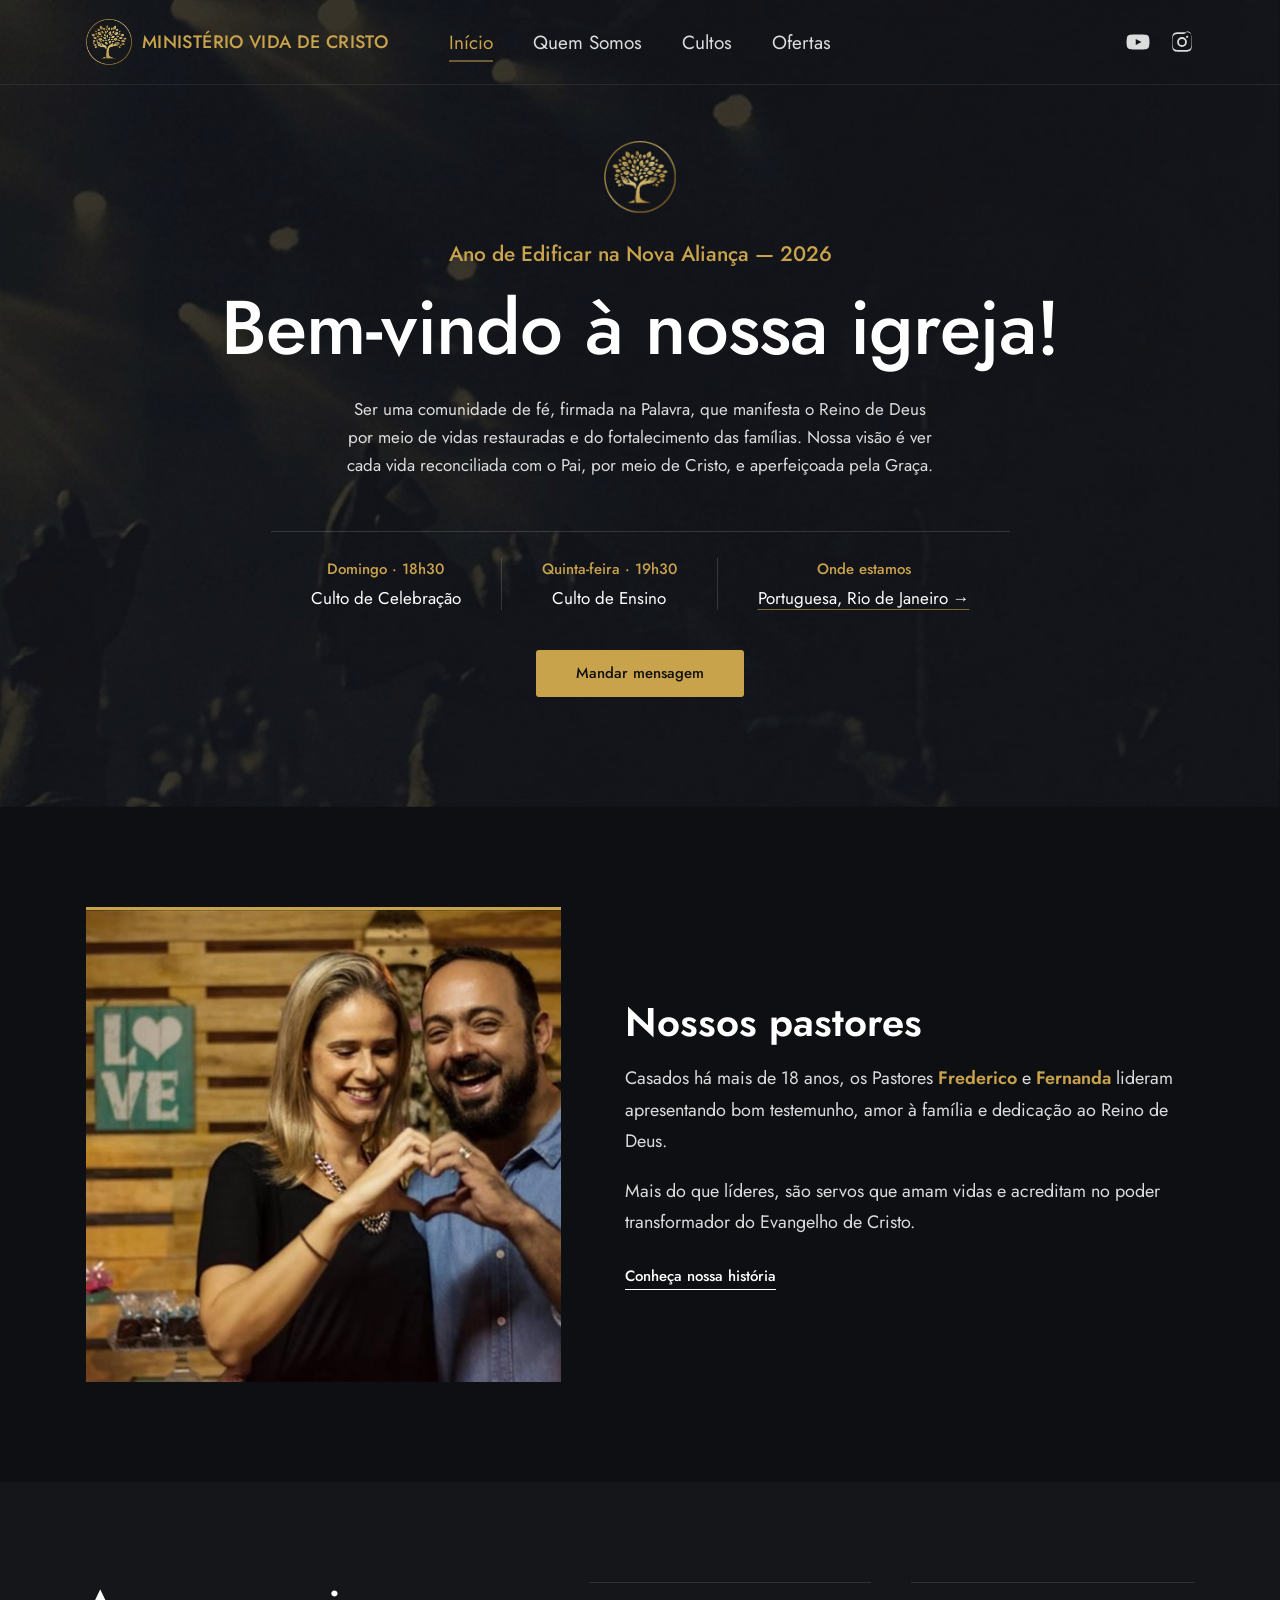
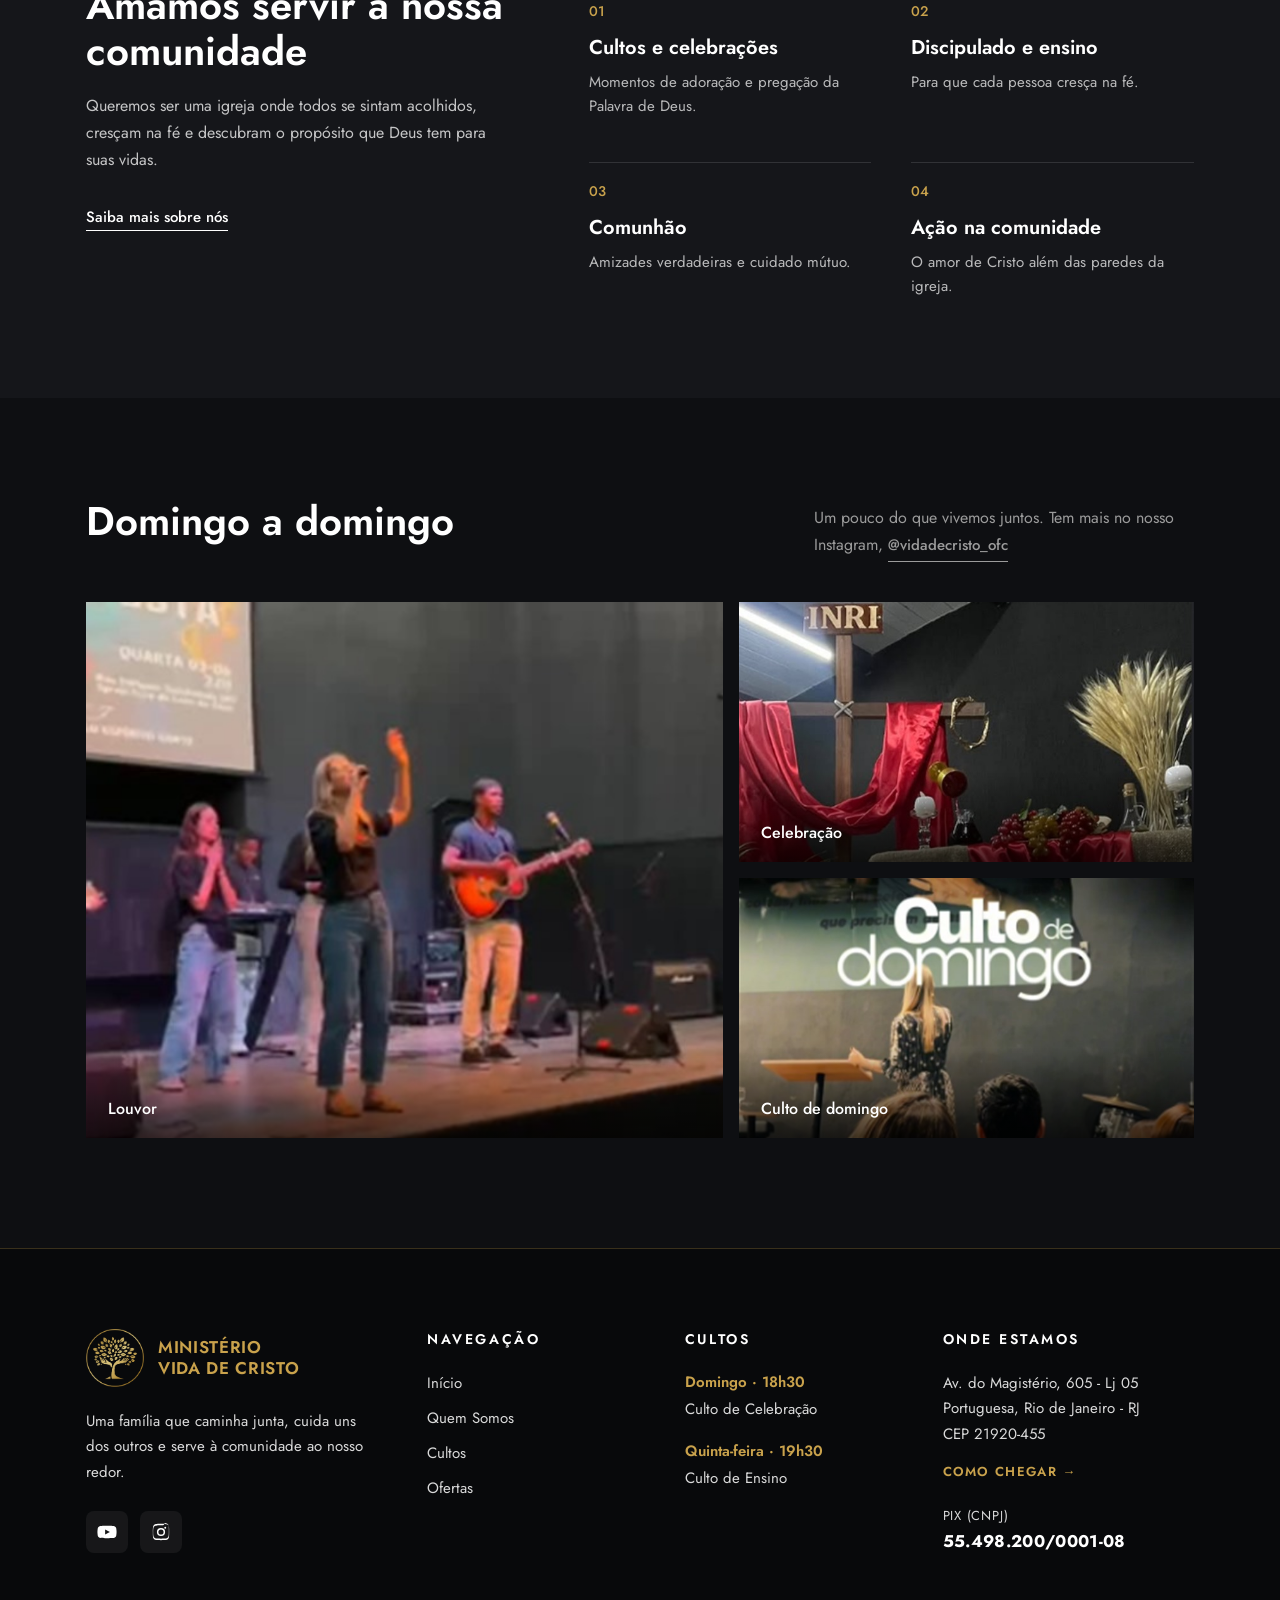
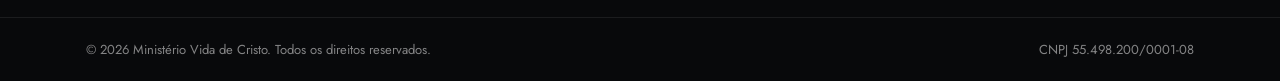
==== commit 4dda6d85: "Foto dos pastores" ====
--- a/index.html
+++ b/index.html
@@ -81,10 +81,10 @@
   </section>
 
   <!-- NOSSOS PASTORES -->
-  <!-- Foto: assets/img/pastores.jpg (enquanto não existir, aparece o emblema) -->
+  <!-- Foto: assets/img/pastores.jpg -->
   <section class="pastors pastors--home">
     <div class="container pastors__grid">
-      <div class="pastors__photo reveal" role="img" aria-label="Pastores Frederico e Fernanda com a família"></div>
+      <div class="pastors__photo reveal" role="img" aria-label="Pastores Frederico e Fernanda"></div>
       <div class="pastors__body reveal">
         <h2 class="section-title">Nossos pastores</h2>
         <p>Casados há mais de 18 anos, os Pastores <strong>Frederico</strong> e <strong>Fernanda</strong> lideram apresentando bom testemunho, amor à família e dedicação ao Reino de Deus.</p>
--- a/assets/css/style.css
+++ b/assets/css/style.css
@@ -914,7 +914,7 @@
 }
 
 .pastors__photo {
-  aspect-ratio: 4 / 4.4;
+  aspect-ratio: 1 / 1;
   background:
     url("../img/pastores.jpg") center / cover no-repeat,
     url("../img/logo-arvore.png") center / 120px no-repeat,
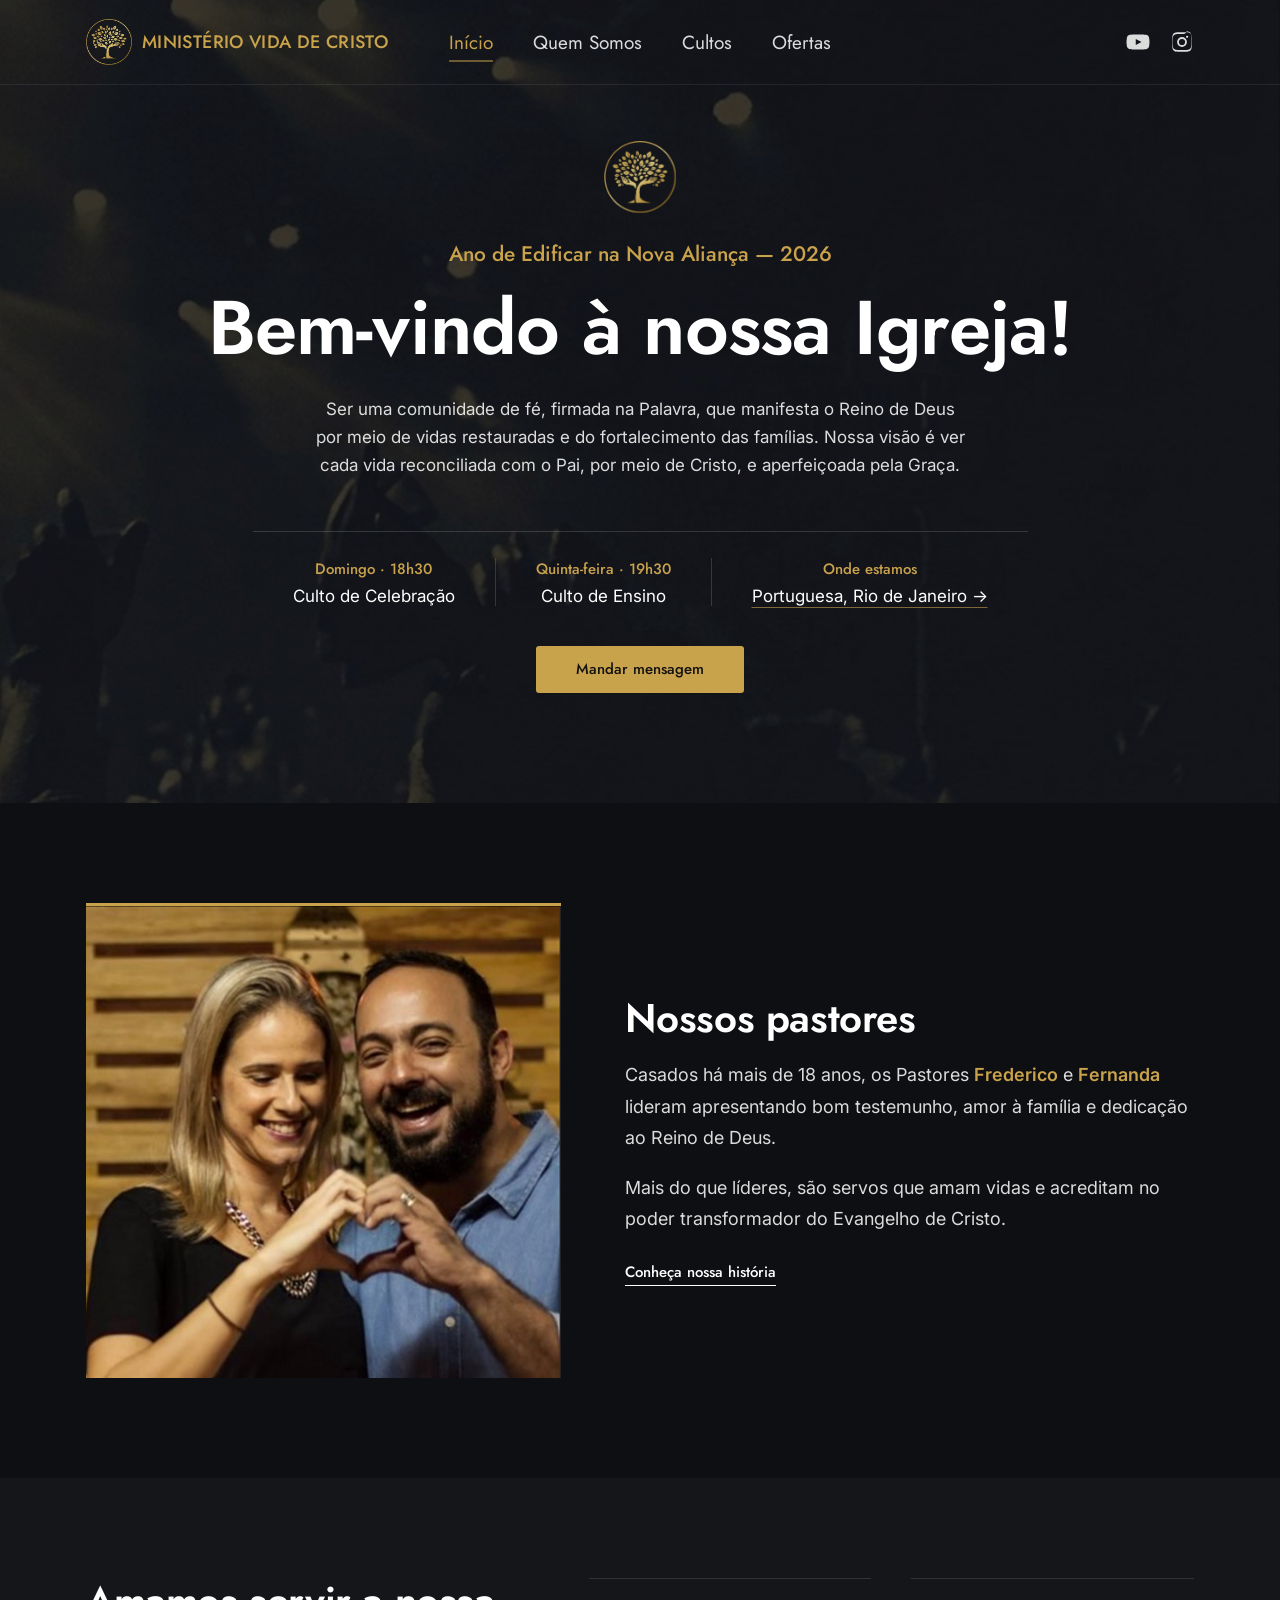
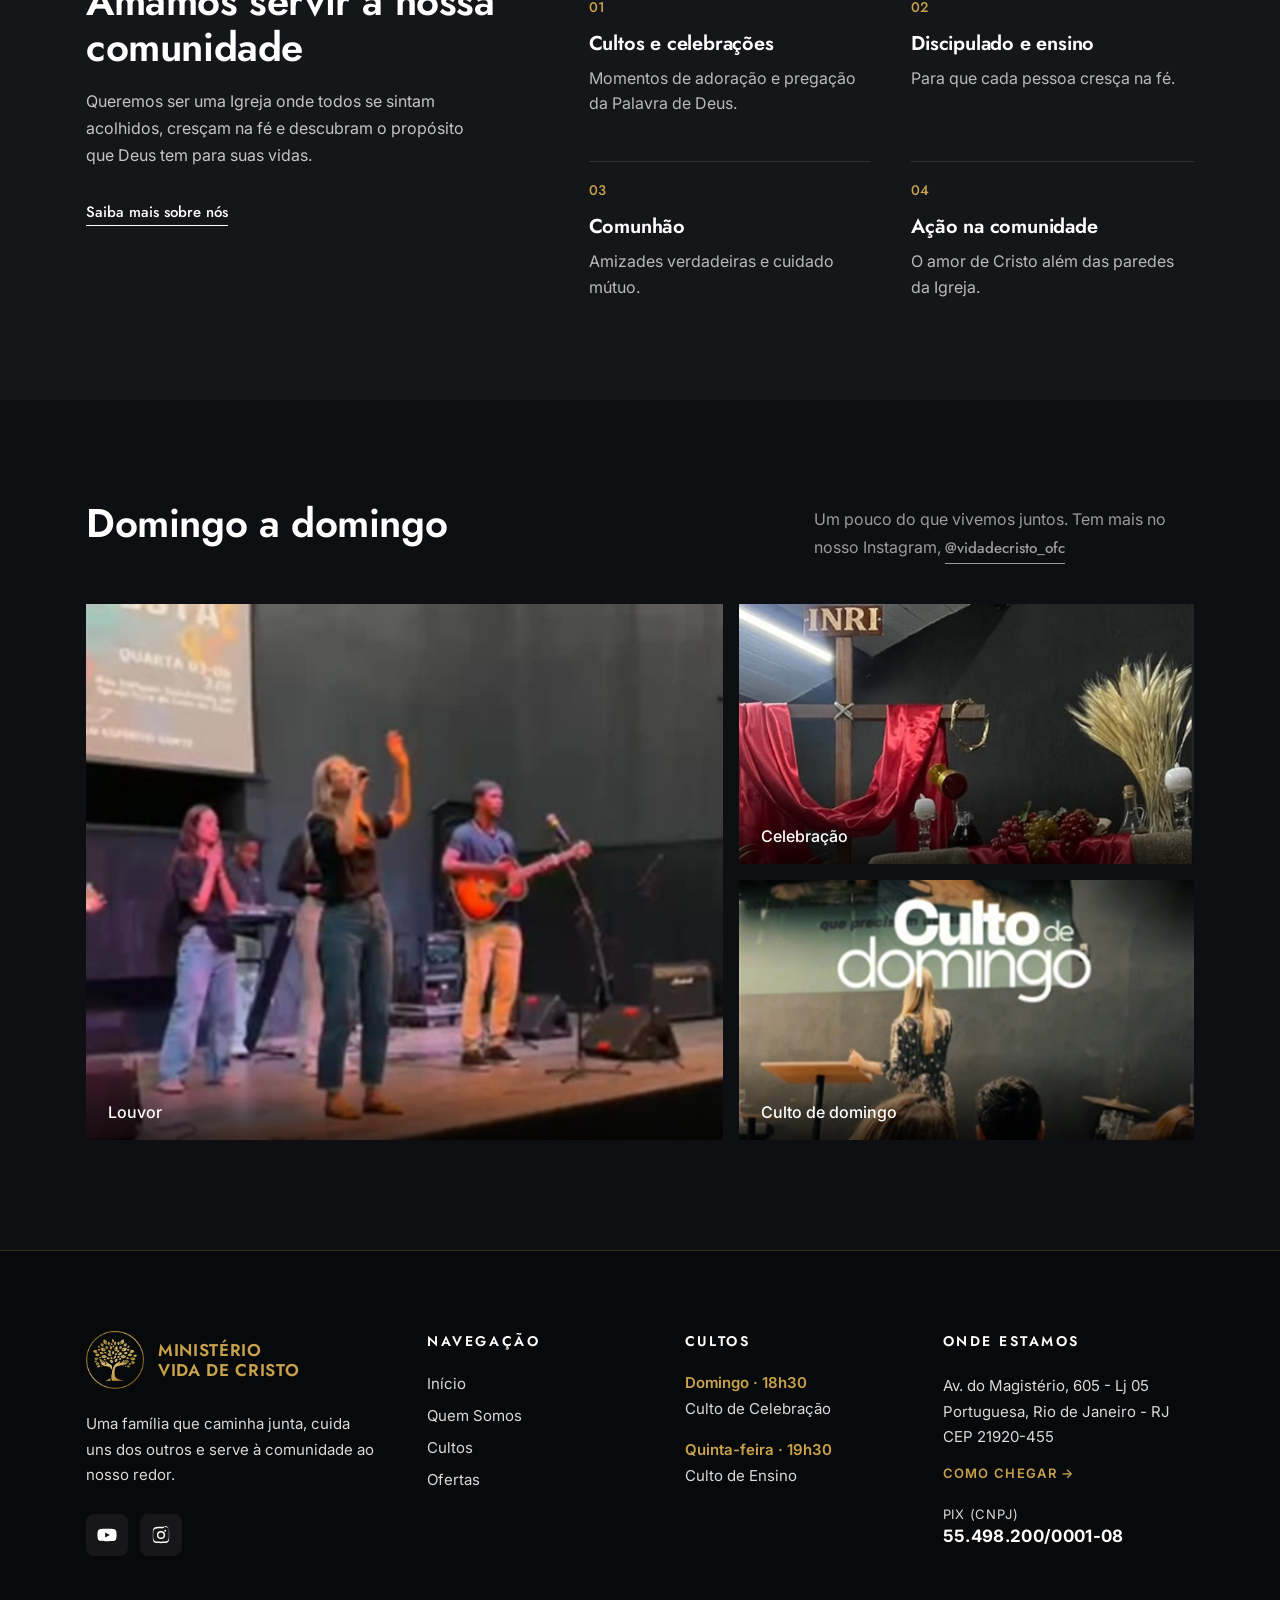
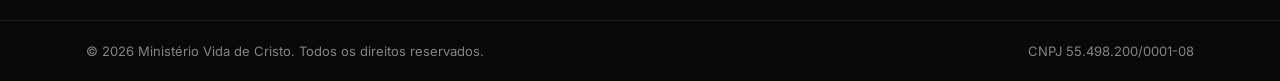
==== commit 4c420310: "Tipografia: Inter para leitura, Jost para títulos; Igreja com I maiúsculo" ====
--- a/index.html
+++ b/index.html
@@ -8,7 +8,7 @@
   <title>Ministério Vida de Cristo</title>
   <link rel="preconnect" href="https://fonts.googleapis.com">
   <link rel="preconnect" href="https://fonts.gstatic.com" crossorigin>
-  <link href="https://fonts.googleapis.com/css2?family=Jost:wght@400;500;600&display=swap" rel="stylesheet">
+  <link href="https://fonts.googleapis.com/css2?family=Inter:wght@400;500;600&family=Jost:wght@400;500;600;700&display=swap" rel="stylesheet">
   <link rel="icon" type="image/png" href="assets/img/logo-arvore.png">
   <link rel="stylesheet" href="assets/css/style.css">
 </head>
@@ -58,7 +58,7 @@
     <div class="container hero__content hero__content--center">
       <img class="hero__logo" src="assets/img/logo-arvore.png" alt="" aria-hidden="true">
       <p class="hero__eyebrow">Ano de Edificar na Nova Aliança — 2026</p>
-      <h1 class="hero__title">Bem-vindo à nossa igreja!</h1>
+      <h1 class="hero__title">Bem-vindo à nossa Igreja!</h1>
       <p class="hero__text">Ser uma comunidade de fé, firmada na Palavra, que manifesta o Reino de Deus por meio de vidas restauradas e do fortalecimento das famílias. Nossa visão é ver cada vida reconciliada com o Pai, por meio de Cristo, e aperfeiçoada pela Graça.</p>
 
       <ul class="hero__facts">
@@ -98,7 +98,7 @@
     <div class="container services__inner">
       <div class="services__intro reveal">
         <h2 class="section-title">Amamos servir a nossa comunidade</h2>
-        <p class="services__text">Queremos ser uma igreja onde todos se sintam acolhidos, cresçam na fé e descubram o propósito que Deus tem para suas vidas.</p>
+        <p class="services__text">Queremos ser uma Igreja onde todos se sintam acolhidos, cresçam na fé e descubram o propósito que Deus tem para suas vidas.</p>
         <a href="quem-somos.html" class="text-link">Saiba mais sobre nós</a>
       </div>
 
@@ -124,7 +124,7 @@
         <div class="service">
           <span class="service__num">04</span>
           <h3 class="service__title">Ação na comunidade</h3>
-          <p class="service__text">O amor de Cristo além das paredes da igreja.</p>
+          <p class="service__text">O amor de Cristo além das paredes da Igreja.</p>
         </div>
       </div>
     </div>
--- a/assets/css/style.css
+++ b/assets/css/style.css
@@ -13,7 +13,8 @@
   --surface: #1a1b20;
   --line: rgba(255, 255, 255, 0.12);
   --container: 1140px;
-  --font: "Jost", "Helvetica Neue", Arial, sans-serif;
+  --font: "Inter", "Helvetica Neue", Arial, sans-serif;
+  --font-display: "Jost", "Helvetica Neue", Arial, sans-serif;
 }
 
 *,
@@ -33,6 +34,35 @@
   color: var(--white);
   background: var(--black);
   -webkit-font-smoothing: antialiased;
+}
+
+/* Títulos, menu, botões e números usam a fonte da marca */
+h1, h2, h3,
+.btn,
+.logo__text,
+.nav__link,
+.footer__logo,
+.footer__title,
+.hero__eyebrow,
+.hero__fact-label,
+.about__year,
+.verse__text,
+.worship__day,
+.worship__time,
+.give__eyebrow,
+.give__key,
+.service__num,
+.doing__num,
+.belief__num,
+.mv__quote cite,
+.verse__ref,
+.belief__refs,
+.text-link {
+  font-family: var(--font-display);
+}
+
+h1, h2, h3 {
+  letter-spacing: -0.01em;
 }
 
 a {
@@ -53,7 +83,7 @@
   align-items: center;
   justify-content: center;
   gap: 8px;
-  font-family: var(--font);
+  font-family: var(--font-display);
   font-weight: 500;
   font-size: 15px;
   line-height: 1;
@@ -395,7 +425,7 @@
 .hero__title {
   margin: 0 0 26px;
   font-size: 86px;
-  font-weight: 500;
+  font-weight: 600;
   line-height: 1.08;
   letter-spacing: -0.01em;
 }
@@ -457,7 +487,7 @@
 
 .service__text {
   margin: 0;
-  font-size: 15px;
+  font-size: 16px;
   line-height: 1.6;
   color: rgba(255, 255, 255, 0.7);
 }
@@ -799,7 +829,7 @@
 
 .doing__text {
   margin: 0;
-  font-size: 15px;
+  font-size: 16px;
   line-height: 1.7;
   color: rgba(255, 255, 255, 0.7);
 }
@@ -1009,7 +1039,7 @@
 
 .belief p {
   margin: 0 0 12px;
-  font-size: 16px;
+  font-size: 16.5px;
   line-height: 1.75;
   color: var(--text-light);
 }
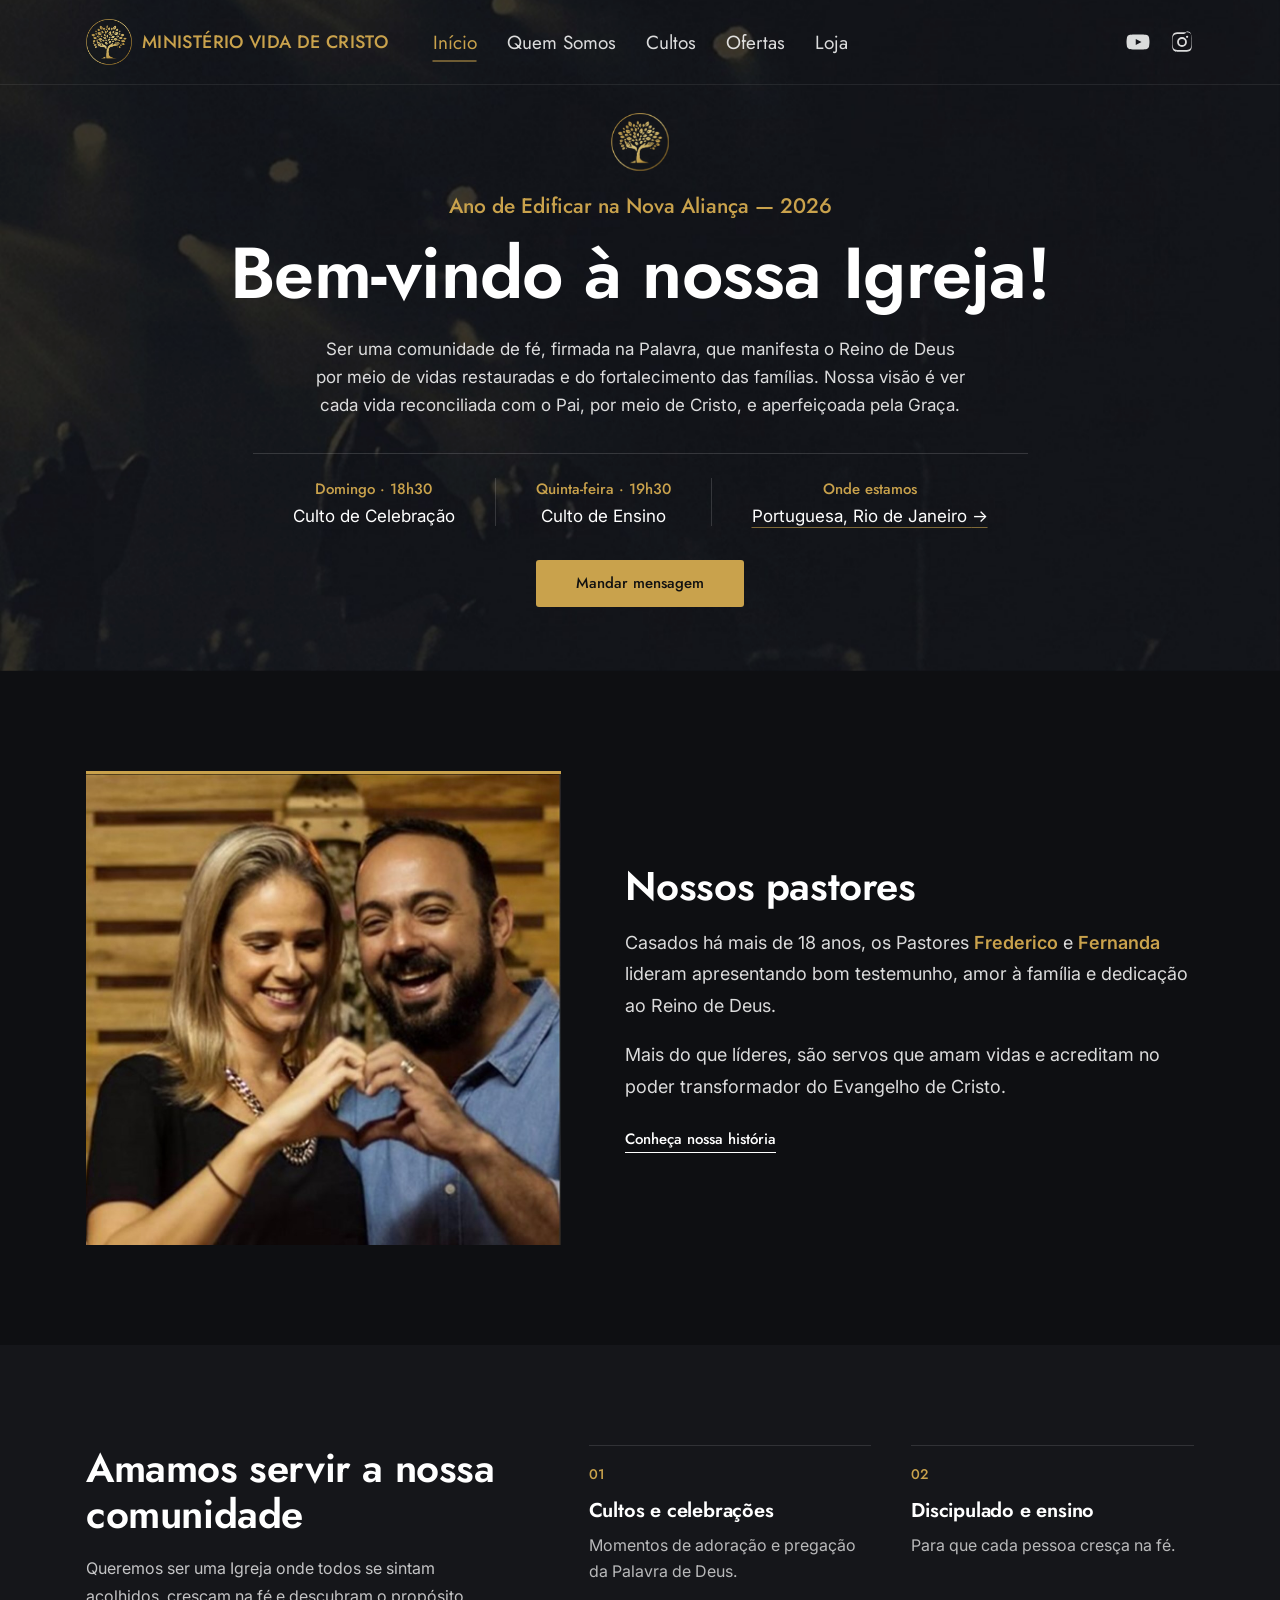
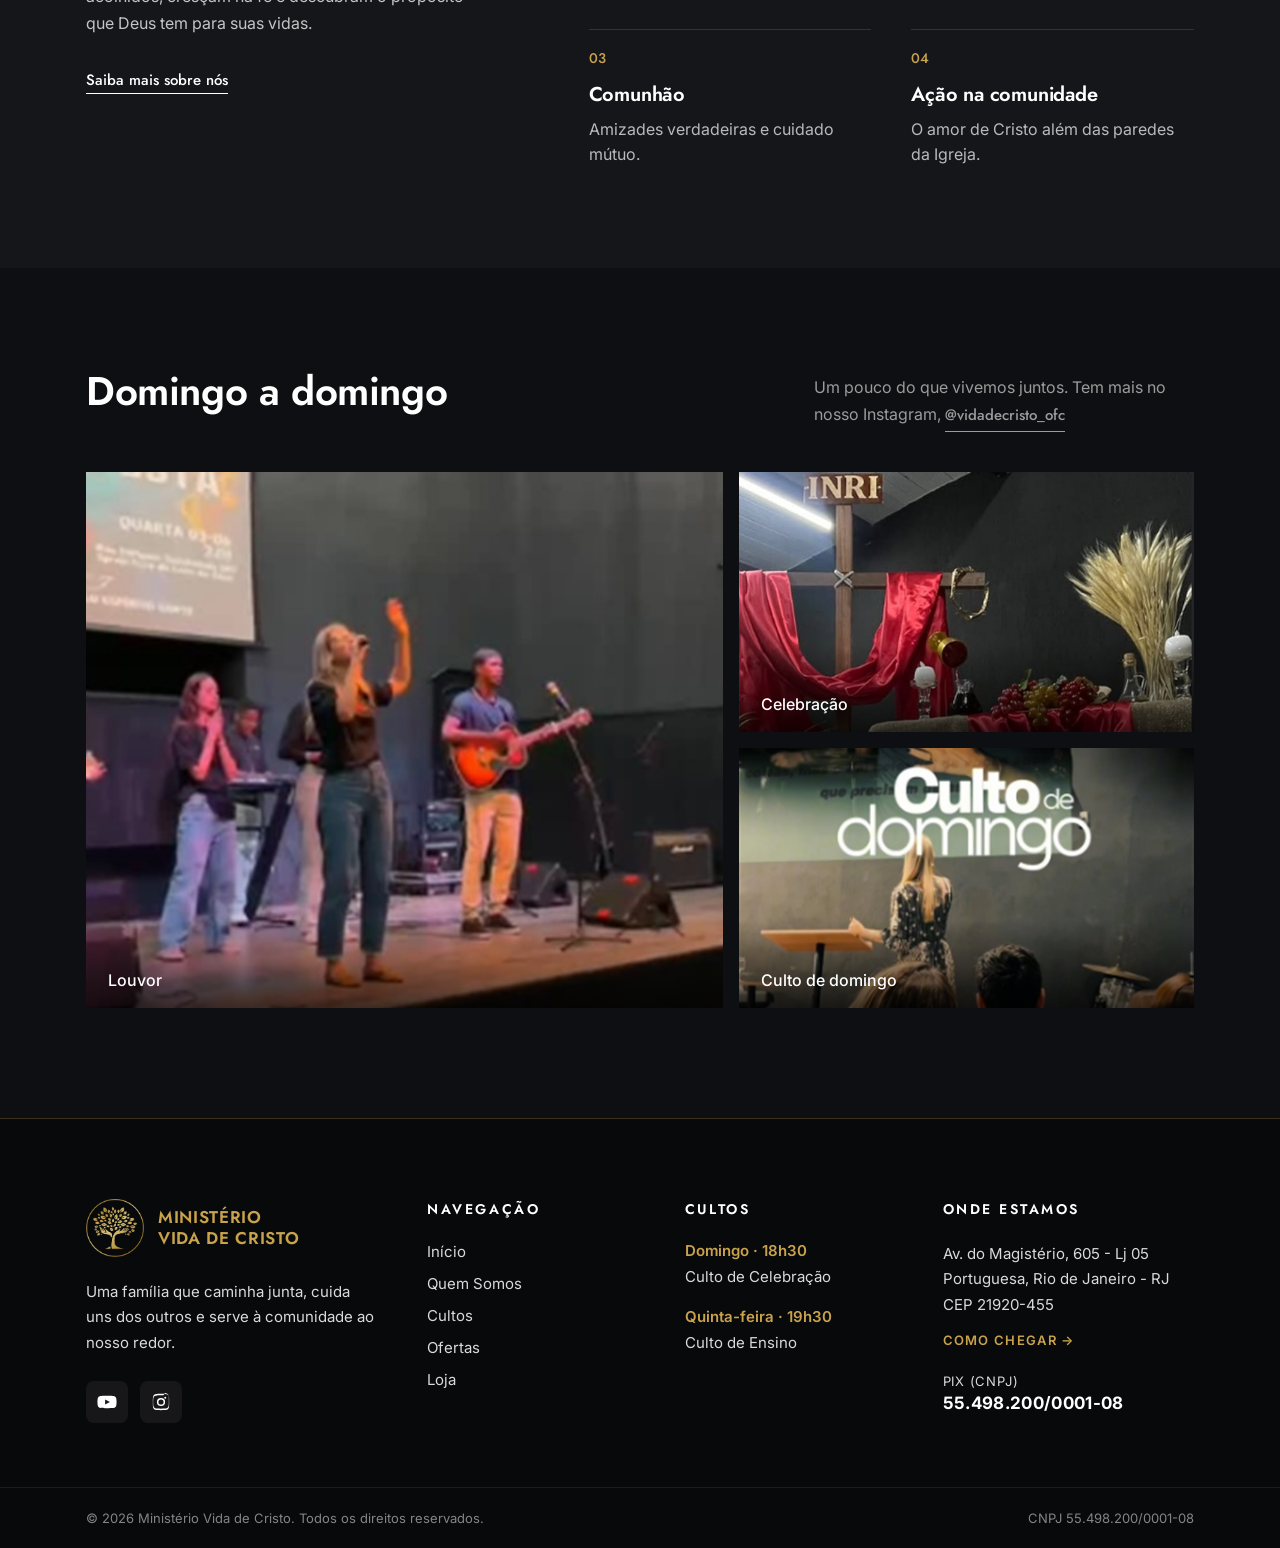
==== commit 4b68a9a4: "Adiciona aba e página Loja Co-Authored-By: Claude Opus 5.5 <noreply@anthropic.com>" ====
--- a/index.html
+++ b/index.html
@@ -37,6 +37,7 @@
             <li><a href="quem-somos.html" class="nav__link">Quem Somos</a></li>
             <li><a href="cultos.html" class="nav__link">Cultos</a></li>
             <li><a href="ofertas.html" class="nav__link">Ofertas</a></li>
+            <li><a href="loja.html" class="nav__link">Loja</a></li>
           </ul>
         </nav>
 
@@ -181,6 +182,7 @@
           <li><a href="quem-somos.html">Quem Somos</a></li>
           <li><a href="cultos.html">Cultos</a></li>
           <li><a href="ofertas.html">Ofertas</a></li>
+          <li><a href="loja.html">Loja</a></li>
         </ul>
       </div>
 
--- a/assets/css/style.css
+++ b/assets/css/style.css
@@ -141,7 +141,7 @@
 /* ---------- Hero ---------- */
 .hero {
   position: relative;
-  min-height: 760px;
+  min-height: 0;
   color: var(--white);
   overflow: hidden;
   background-color: var(--black);
@@ -160,6 +160,14 @@
   position: absolute;
   inset: 0;
   background: var(--hero-overlay);
+}
+
+.hero.menu-open {
+  overflow: visible;
+}
+
+.hero.menu-open .hero__bg {
+  animation: none;
 }
 
 /* ---------- Header ---------- */
@@ -213,7 +221,7 @@
 .nav__list {
   display: flex;
   align-items: center;
-  gap: 40px;
+  gap: 30px;
   list-style: none;
   margin: 0;
   padding: 0;
@@ -294,11 +302,12 @@
   flex-direction: column;
   align-items: center;
   text-align: center;
-  padding-top: 56px;
-  padding-bottom: 110px;
+  padding-top: 28px;
+  padding-bottom: 64px;
 }
 
 .hero__content--center .hero__eyebrow {
+  margin-bottom: 14px;
   font-size: 21px;
 }
 
@@ -339,17 +348,19 @@
   to { opacity: 1; transform: translateY(-48%) rotate(4deg); }
 }
 
-@media (min-width: 1360px) {
+@media (min-width: 1440px) {
   .hero__side {
     display: block;
   }
 }
 
 .hero__content--center .hero__title {
-  font-size: 76px;
+  margin-bottom: 22px;
+  font-size: 72px;
 }
 
 .hero__content--center .hero__text {
+  margin-bottom: 4px;
   max-width: 680px;
   text-wrap: balance;
   font-size: 17px;
@@ -361,9 +372,9 @@
 
 .hero__logo {
   display: block;
-  width: 72px;
-  height: 72px;
-  margin-bottom: 26px;
+  width: 58px;
+  height: 58px;
+  margin-bottom: 20px;
   animation: fadeUp 0.9s cubic-bezier(0.22, 1, 0.36, 1) 0.1s both;
 }
 
@@ -371,8 +382,8 @@
   display: flex;
   justify-content: center;
   list-style: none;
-  margin: 18px 0 0;
-  padding: 26px 0 0;
+  margin: 30px 0 0;
+  padding: 24px 0 0;
   border-top: 1px solid rgba(255, 255, 255, 0.15);
   animation: fadeUp 0.9s cubic-bezier(0.22, 1, 0.36, 1) 0.85s both;
 }
@@ -411,7 +422,7 @@
 }
 
 .hero__cta {
-  margin-top: 40px;
+  margin-top: 34px;
   padding: 16px 40px;
   animation: fadeUp 0.9s cubic-bezier(0.22, 1, 0.36, 1) 1s both;
 }
@@ -715,12 +726,12 @@
 
 /* ---------- Página Quem Somos ---------- */
 .hero--page {
-  min-height: 440px;
+  min-height: 0;
 }
 
 .hero--page .hero__content {
-  padding-top: 90px;
-  padding-bottom: 110px;
+  padding-top: 26px;
+  padding-bottom: 32px;
 }
 
 .hero--page .hero__overlay {
@@ -736,7 +747,7 @@
 
 .hero--page .hero__title {
   margin: 0;
-  font-size: 84px;
+  font-size: 72px;
   font-weight: 600;
   text-transform: uppercase;
   letter-spacing: 0.04em;
@@ -750,7 +761,7 @@
   display: block;
   width: 90px;
   height: 2px;
-  margin-top: 26px;
+  margin-top: 12px;
   background: var(--gold);
   transform-origin: center;
   animation: growLine 1s cubic-bezier(0.22, 1, 0.36, 1) 0.7s both;
@@ -766,7 +777,7 @@
 }
 
 .about {
-  padding: 100px 0 90px;
+  padding: 56px 0 90px;
 }
 
 .about__story p {
@@ -1052,7 +1063,7 @@
 
 /* ---------- Página Cultos ---------- */
 .worship {
-  padding: 100px 0;
+  padding: 56px 0 100px;
   background: var(--black);
 }
 
@@ -1162,7 +1173,7 @@
 
 /* ---------- Página Ofertas ---------- */
 .give {
-  padding: 100px 0;
+  padding: 56px 0 100px;
   background: var(--black);
 }
 
@@ -1267,6 +1278,19 @@
   color: var(--white);
 }
 
+/* ---------- Página Loja ---------- */
+.store {
+  padding: 72px 0 110px;
+  text-align: center;
+}
+
+.store__text {
+  margin: 0;
+  font-size: 18px;
+  line-height: 1.7;
+  color: var(--text-light);
+}
+
 /* ---------- Animations ---------- */
 @keyframes fadeUp {
   from {
@@ -1426,10 +1450,20 @@
 
   .services__inner,
   .about__grid,
-  .mv__grid,
-  .pastors__grid {
+  .mv__grid {
     grid-template-columns: 1fr;
     gap: 40px;
+  }
+
+  .pastors__grid {
+    grid-template-columns: 1fr 1fr;
+    gap: 36px;
+  }
+
+  .moments__head {
+    flex-direction: column;
+    align-items: flex-start;
+    gap: 0;
   }
 
   .moments__grid {
@@ -1440,10 +1474,6 @@
   .moment:first-child {
     grid-row: auto;
     grid-column: span 2;
-  }
-
-  .pastors__photo {
-    max-width: 480px;
   }
 
   .verse__text {
@@ -1493,8 +1523,13 @@
   }
 
   .hero__content {
-    padding-top: 48px;
-    padding-bottom: 72px;
+    padding-top: 24px;
+    padding-bottom: 48px;
+  }
+
+  .hero__content--center .hero__text {
+    font-size: 15.5px;
+    line-height: 1.6;
   }
 
   .hero__title,
@@ -1508,8 +1543,9 @@
   }
 
   .hero__logo {
-    width: 56px;
-    height: 56px;
+    width: 46px;
+    height: 46px;
+    margin-bottom: 14px;
   }
 
   .hero__facts {
@@ -1517,13 +1553,13 @@
     gap: 0;
     width: 100%;
     max-width: 320px;
-    margin-top: 32px;
+    margin-top: 24px;
     padding-top: 0;
   }
 
   .hero__facts li {
-    gap: 4px;
-    padding: 20px 0;
+    gap: 3px;
+    padding: 16px 0;
   }
 
   .hero__facts li + li {
@@ -1532,7 +1568,7 @@
   }
 
   .hero__cta {
-    margin-top: 24px;
+    margin-top: 22px;
   }
 
   .section-title {
@@ -1542,6 +1578,11 @@
   .beliefs__grid {
     grid-template-columns: 1fr;
     gap: 32px;
+  }
+
+  .pastors__grid {
+    grid-template-columns: 1fr;
+    gap: 28px;
   }
 
   .mv__title {
@@ -1589,8 +1630,8 @@
   }
 
   .hero--page .hero__content {
-    padding-top: 56px;
-    padding-bottom: 72px;
+    padding-top: 22px;
+    padding-bottom: 26px;
   }
 
   .about,
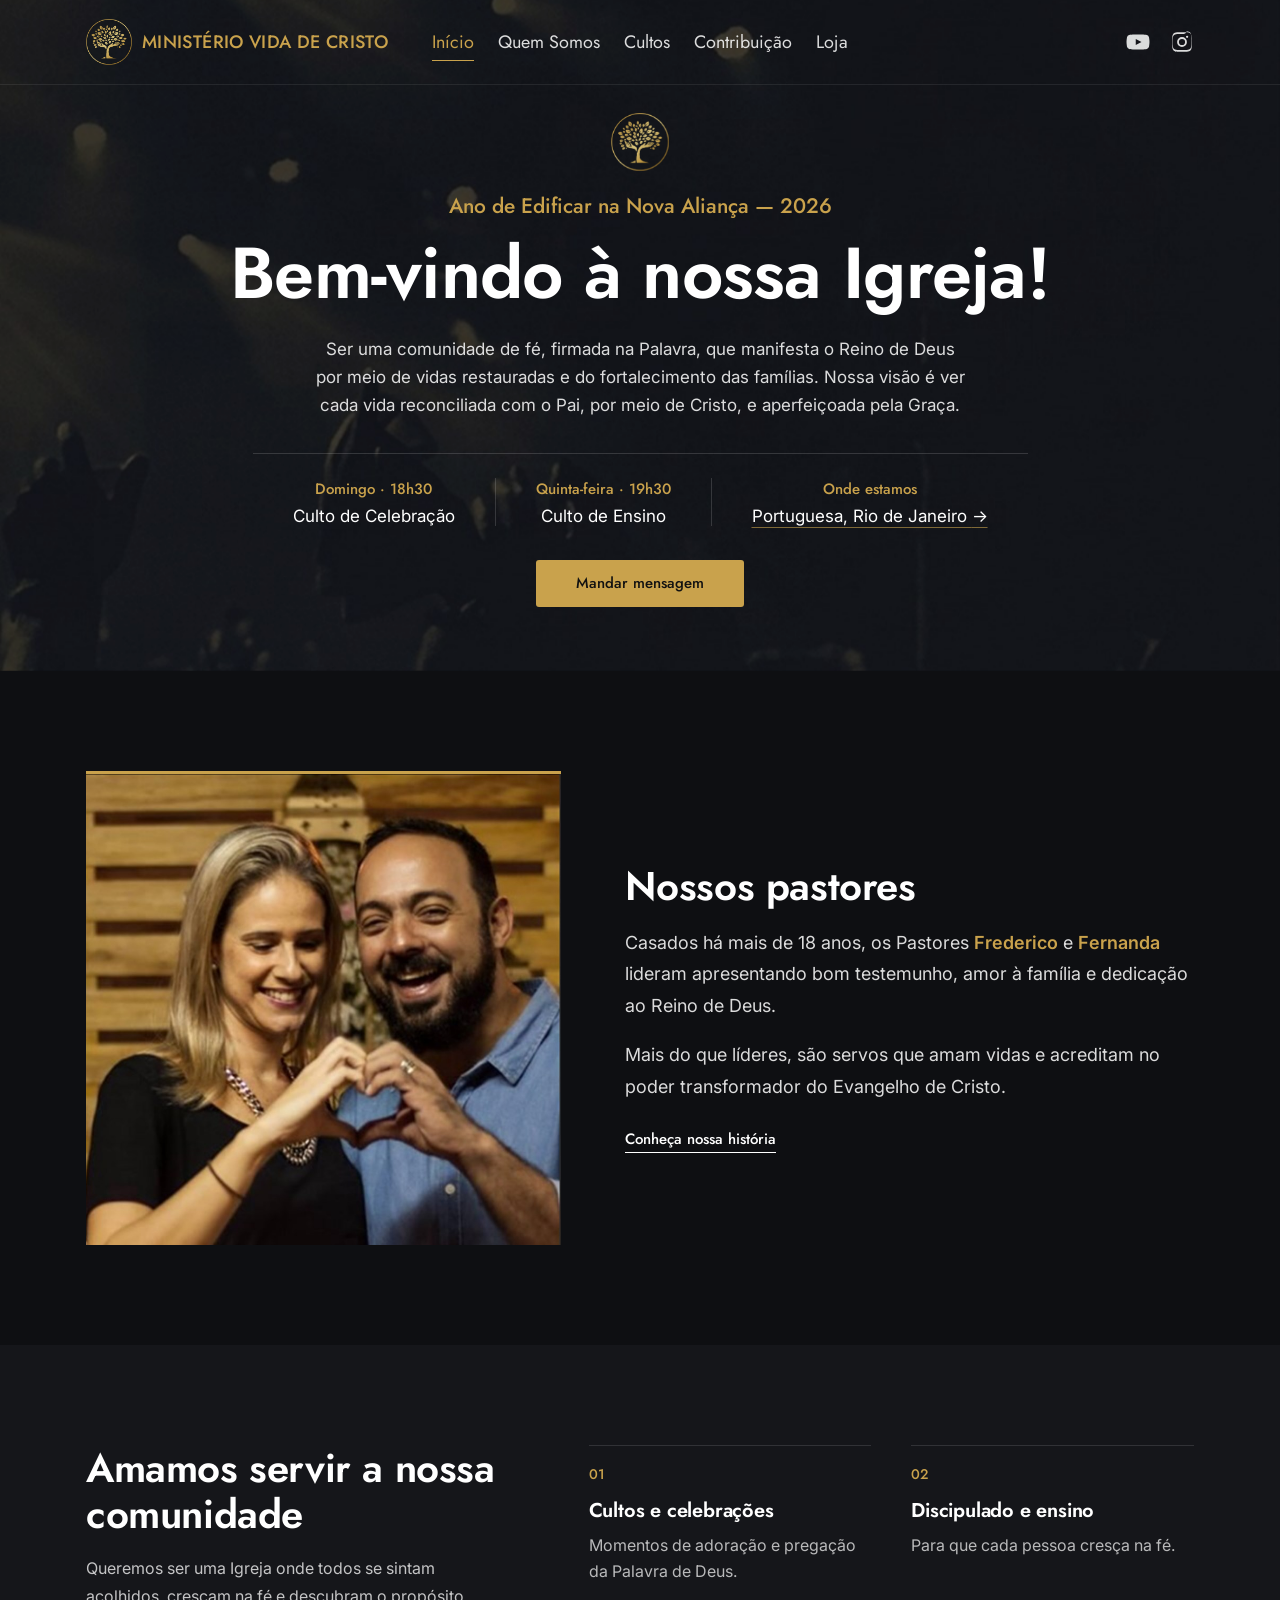
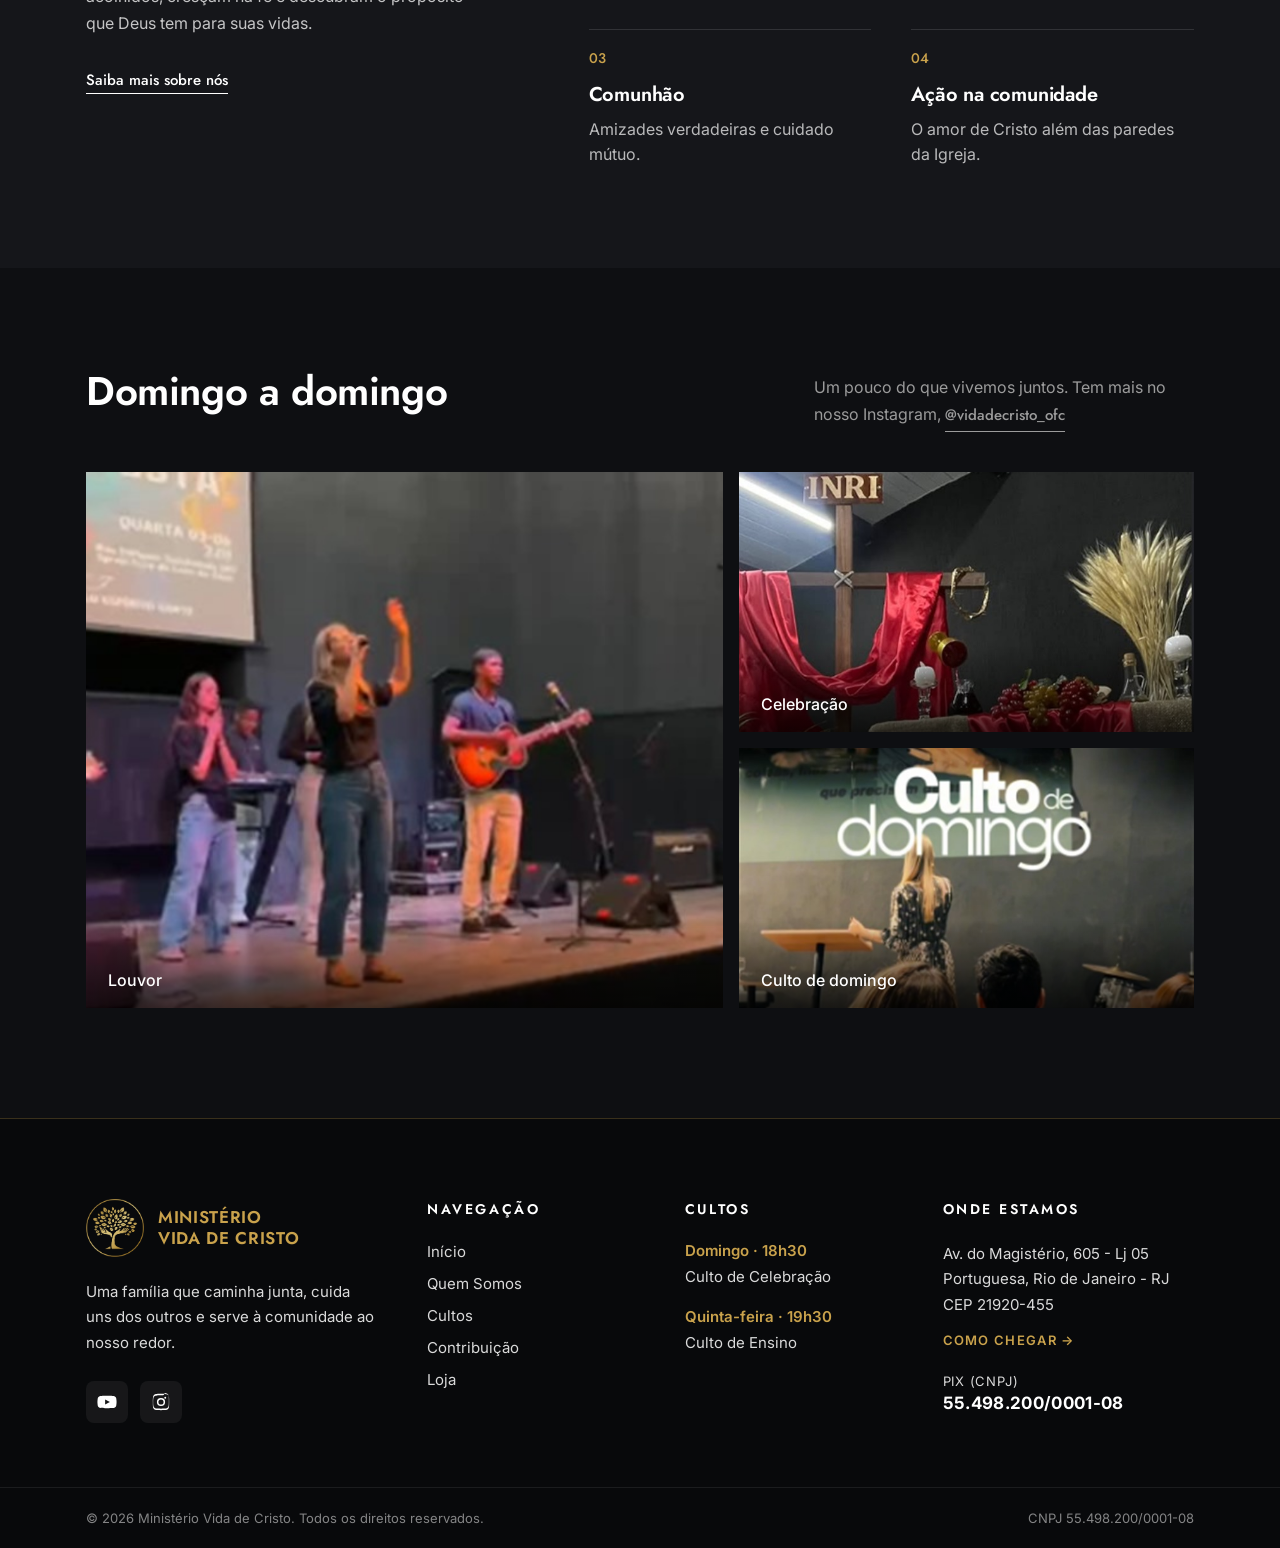
==== commit 821faf74: "Renomeia a aba Ofertas para Contribuição Co-Authored-By: Claude Opus 5.5 <noreply@anthropic.com>" ====
--- a/index.html
+++ b/index.html
@@ -36,7 +36,7 @@
             <li><a href="index.html" class="nav__link is-active">Início</a></li>
             <li><a href="quem-somos.html" class="nav__link">Quem Somos</a></li>
             <li><a href="cultos.html" class="nav__link">Cultos</a></li>
-            <li><a href="ofertas.html" class="nav__link">Ofertas</a></li>
+            <li><a href="ofertas.html" class="nav__link">Contribuição</a></li>
             <li><a href="loja.html" class="nav__link">Loja</a></li>
           </ul>
         </nav>
@@ -181,7 +181,7 @@
           <li><a href="index.html">Início</a></li>
           <li><a href="quem-somos.html">Quem Somos</a></li>
           <li><a href="cultos.html">Cultos</a></li>
-          <li><a href="ofertas.html">Ofertas</a></li>
+          <li><a href="ofertas.html">Contribuição</a></li>
           <li><a href="loja.html">Loja</a></li>
         </ul>
       </div>
--- a/assets/css/style.css
+++ b/assets/css/style.css
@@ -221,7 +221,7 @@
 .nav__list {
   display: flex;
   align-items: center;
-  gap: 30px;
+  gap: 24px;
   list-style: none;
   margin: 0;
   padding: 0;
@@ -231,7 +231,7 @@
   display: inline-flex;
   align-items: center;
   gap: 6px;
-  font-size: 19px;
+  font-size: 18px;
   font-weight: 400;
   color: var(--text-light);
   transition: color 0.2s ease;
@@ -1280,17 +1280,382 @@
 
 /* ---------- Página Loja ---------- */
 .store {
-  padding: 72px 0 110px;
-  text-align: center;
+  padding: 48px 0 110px;
 }
 
 .store__text {
-  margin: 0;
+  margin: 0 0 44px;
   font-size: 18px;
   line-height: 1.7;
+  text-align: center;
   color: var(--text-light);
 }
 
+.catalog {
+  display: grid;
+  grid-template-columns: repeat(auto-fit, minmax(230px, 270px));
+  justify-content: center;
+  gap: 44px 30px;
+}
+
+.product {
+  display: flex;
+  flex-direction: column;
+}
+
+.product__image {
+  display: block;
+  width: 100%;
+  aspect-ratio: 2 / 3;
+  object-fit: cover;
+  margin-bottom: 18px;
+}
+
+.product__category {
+  margin: 0 0 6px;
+  font-size: 14px;
+  color: var(--gold);
+}
+
+.product__name {
+  margin: 0 0 4px;
+  font-size: 24px;
+  font-weight: 600;
+  line-height: 1.2;
+}
+
+.product__author {
+  margin: 0 0 12px;
+  font-size: 15px;
+  color: var(--text-muted);
+}
+
+.product__price {
+  margin: 0 0 18px;
+  font-size: 17px;
+  font-weight: 600;
+}
+
+.product__add {
+  width: 100%;
+  margin-top: auto;
+  border: 0;
+  cursor: pointer;
+}
+
+.product__delivery {
+  margin: -12px 0 18px;
+  font-size: 14px;
+  color: var(--text-muted);
+}
+
+.pay {
+  margin: 0 0 16px;
+  padding: 0;
+  border: 0;
+}
+
+.pay__title {
+  padding: 0;
+  margin-bottom: 10px;
+  font-family: var(--font-display);
+  font-size: 16px;
+  font-weight: 600;
+}
+
+.pay__option {
+  display: flex;
+  align-items: center;
+  gap: 10px;
+  min-height: 44px;
+  font-size: 16px;
+  cursor: pointer;
+}
+
+.pay__option input {
+  width: 18px;
+  height: 18px;
+  margin: 0;
+  accent-color: var(--gold);
+}
+
+.cart__pix {
+  display: flex;
+  align-items: center;
+  justify-content: space-between;
+  gap: 12px;
+  margin-bottom: 16px;
+  padding: 12px 14px;
+  border: 1px solid var(--line);
+}
+
+.cart__pix[hidden] {
+  display: none;
+}
+
+.cart__pix-label {
+  margin: 0 0 2px;
+  font-size: 13px;
+  color: var(--text-muted);
+}
+
+.cart__pix-key {
+  margin: 0;
+  font-family: var(--font-display);
+  font-size: 18px;
+  font-weight: 600;
+  color: var(--gold);
+}
+
+.cart__pix-copy {
+  flex-shrink: 0;
+  min-height: 40px;
+  padding: 0 14px;
+  border: 1px solid var(--gold);
+  background: transparent;
+  color: var(--white);
+  font-family: var(--font-display);
+  font-size: 14px;
+  cursor: pointer;
+}
+
+/* Carrinho */
+.cart-toggle {
+  position: fixed;
+  z-index: 40;
+  right: 20px;
+  bottom: 20px;
+  display: inline-flex;
+  align-items: center;
+  gap: 8px;
+  padding: 14px 20px;
+  border: 1px solid var(--gold);
+  border-radius: 3px;
+  background: var(--black);
+  color: var(--white);
+  font-family: var(--font-display);
+  font-size: 15px;
+  font-weight: 500;
+  cursor: pointer;
+  transition: background-color 0.2s ease, color 0.2s ease;
+}
+
+.cart-toggle:hover {
+  background: var(--gold);
+  color: var(--text-dark);
+}
+
+.cart-toggle svg {
+  width: 20px;
+  height: 20px;
+  fill: none;
+  stroke: currentColor;
+  stroke-width: 1.8;
+  stroke-linecap: round;
+  stroke-linejoin: round;
+}
+
+.cart-backdrop {
+  position: fixed;
+  z-index: 50;
+  inset: 0;
+  background: rgba(0, 0, 0, 0.6);
+  opacity: 0;
+  visibility: hidden;
+  transition: opacity 0.25s ease, visibility 0.25s ease;
+}
+
+.cart-backdrop.is-open {
+  opacity: 1;
+  visibility: visible;
+}
+
+.cart {
+  position: fixed;
+  z-index: 60;
+  top: 0;
+  right: 0;
+  bottom: 0;
+  display: flex;
+  flex-direction: column;
+  width: 100%;
+  max-width: 420px;
+  padding: 24px;
+  overflow-y: auto;
+  background: var(--surface);
+  border-left: 1px solid var(--line);
+  transform: translateX(100%);
+  visibility: hidden;
+  transition: transform 0.3s ease, visibility 0.3s ease;
+}
+
+.cart.is-open {
+  transform: none;
+  visibility: visible;
+}
+
+body.cart-open {
+  overflow: hidden;
+}
+
+.cart__head {
+  display: flex;
+  align-items: center;
+  justify-content: space-between;
+  padding-bottom: 16px;
+  border-bottom: 1px solid var(--line);
+}
+
+.cart__title {
+  margin: 0;
+  font-size: 26px;
+  font-weight: 600;
+}
+
+.cart__close {
+  width: 44px;
+  height: 44px;
+  margin-right: -10px;
+  border: 0;
+  background: transparent;
+  color: var(--white);
+  font-size: 30px;
+  line-height: 1;
+  cursor: pointer;
+}
+
+.cart__empty {
+  margin: 28px 0;
+  font-size: 16px;
+  color: var(--text-muted);
+}
+
+.cart__items {
+  list-style: none;
+  margin: 0;
+  padding: 0;
+}
+
+.cart-item {
+  display: flex;
+  gap: 16px;
+  padding: 18px 0;
+  border-bottom: 1px solid var(--line);
+}
+
+.cart-item__image {
+  flex: 0 0 72px;
+  width: 72px;
+  height: 108px;
+  object-fit: cover;
+}
+
+.cart-item__info {
+  flex: 1;
+  min-width: 0;
+}
+
+.cart-item__name {
+  margin: 0 0 2px;
+  font-family: var(--font-display);
+  font-size: 18px;
+  font-weight: 600;
+}
+
+.cart-item__price {
+  margin: 0 0 12px;
+  font-size: 14px;
+  color: var(--text-muted);
+}
+
+.cart-item__controls {
+  display: flex;
+  align-items: center;
+  gap: 8px;
+}
+
+.cart-item__button {
+  width: 36px;
+  height: 36px;
+  border: 1px solid var(--line);
+  background: transparent;
+  color: var(--white);
+  font-size: 18px;
+  cursor: pointer;
+}
+
+.cart-item__button:hover {
+  border-color: var(--gold);
+  color: var(--gold);
+}
+
+.cart-item__quantity {
+  min-width: 22px;
+  text-align: center;
+  font-size: 16px;
+}
+
+.cart-item__remove {
+  margin-left: auto;
+  padding: 8px 0;
+  border: 0;
+  background: transparent;
+  color: var(--text-muted);
+  font-family: var(--font);
+  font-size: 14px;
+  text-decoration: underline;
+  cursor: pointer;
+}
+
+.cart-item__remove:hover {
+  color: var(--white);
+}
+
+.cart__footer {
+  margin-top: auto;
+  padding-top: 22px;
+}
+
+.cart__total {
+  margin: 0 0 14px;
+  font-size: 18px;
+  font-weight: 600;
+}
+
+.cart__send {
+  width: 100%;
+}
+
+.cart__hint {
+  margin: 12px 0 0;
+  font-size: 14px;
+  line-height: 1.5;
+  color: var(--text-muted);
+}
+
+.cart__status {
+  margin: 10px 0 0;
+  font-size: 15px;
+  line-height: 1.5;
+  color: var(--gold);
+}
+
+.cart__status:empty {
+  display: none;
+}
+
+.cart__manual {
+  width: 100%;
+  margin-top: 10px;
+  padding: 10px;
+  border: 1px solid var(--line);
+  background: var(--black);
+  color: var(--white);
+  font-family: var(--font);
+  font-size: 15px;
+  line-height: 1.5;
+  resize: vertical;
+}
 /* ---------- Animations ---------- */
 @keyframes fadeUp {
   from {
@@ -1707,6 +2072,29 @@
     padding: 64px 0;
   }
 
+  .store {
+    padding: 32px 0 96px;
+  }
+
+  .store__text {
+    margin-bottom: 32px;
+    font-size: 17px;
+  }
+
+  .catalog {
+    grid-template-columns: minmax(0, 280px);
+  }
+
+  .cart-toggle {
+    right: 14px;
+    bottom: 14px;
+    padding: 10px 13px;
+  }
+
+  .cart-toggle__label {
+    display: none;
+  }
+
   .give__card {
     padding: 36px 22px;
   }
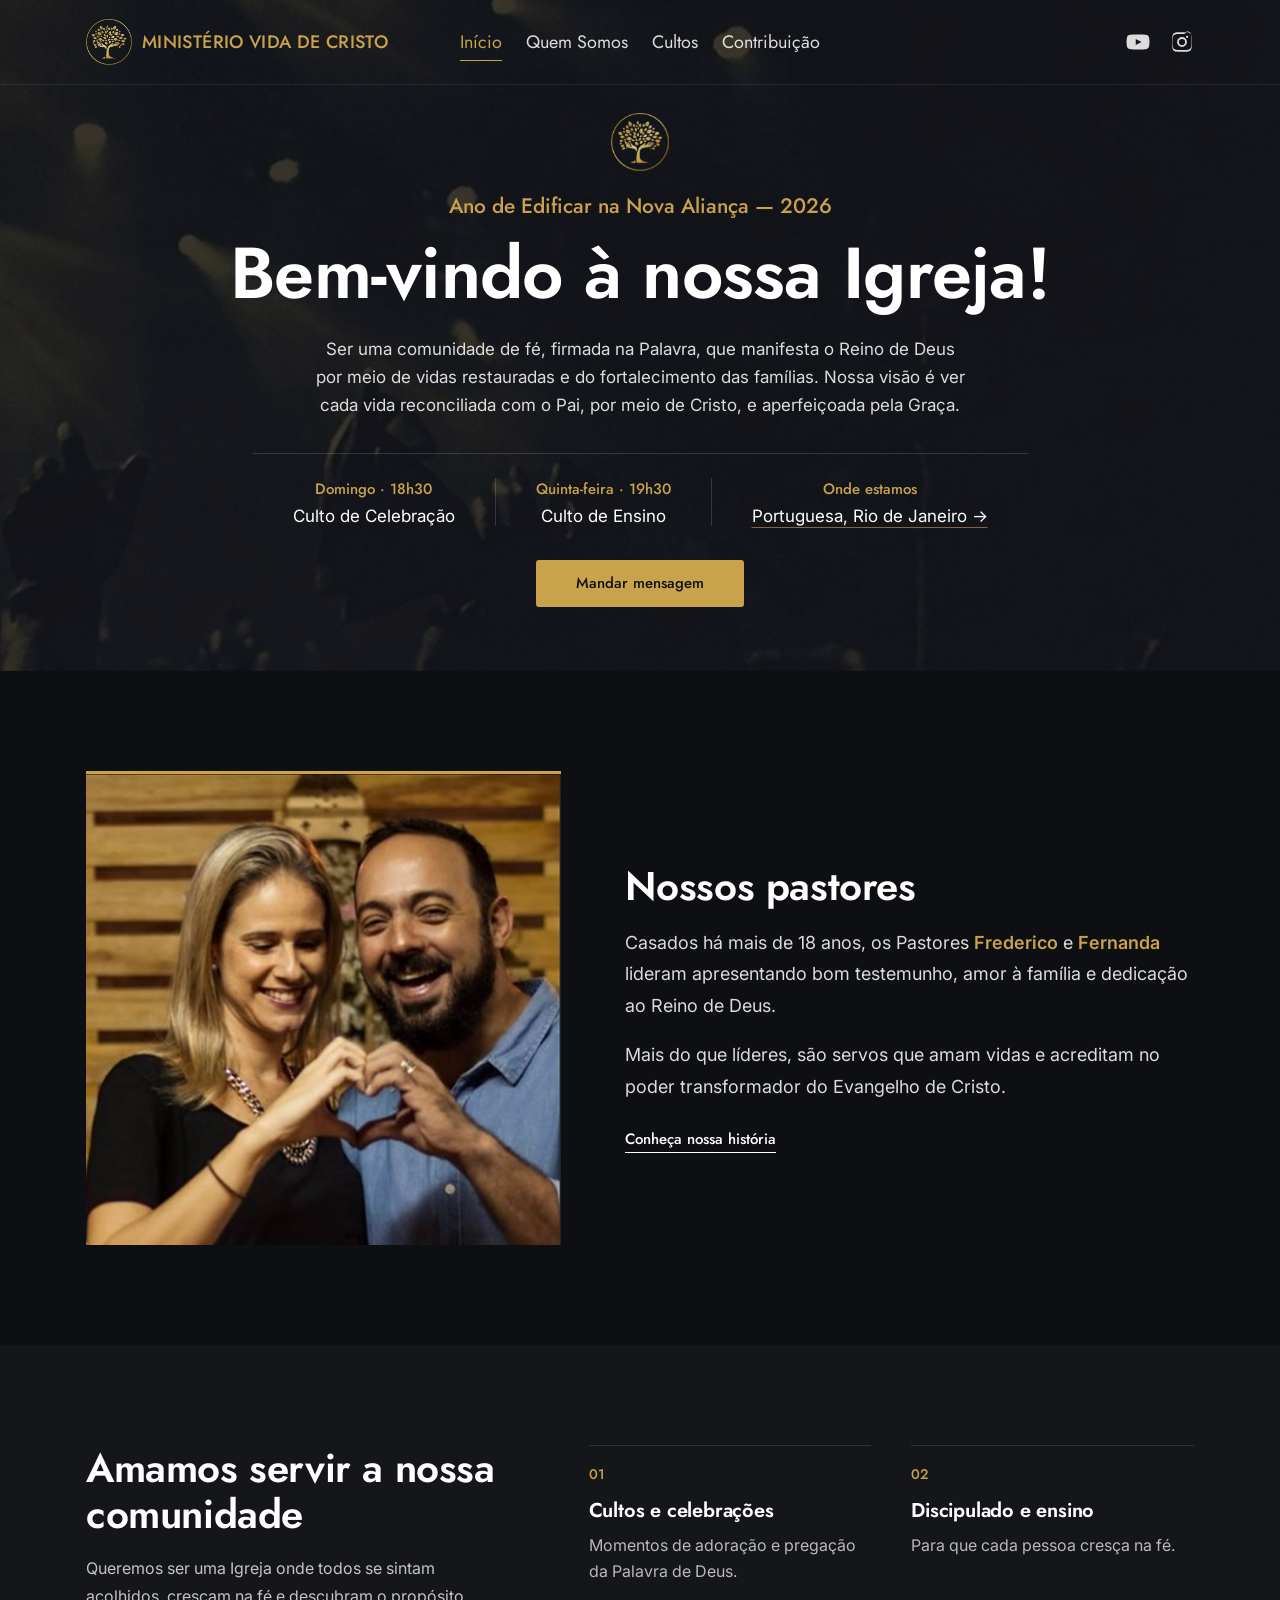
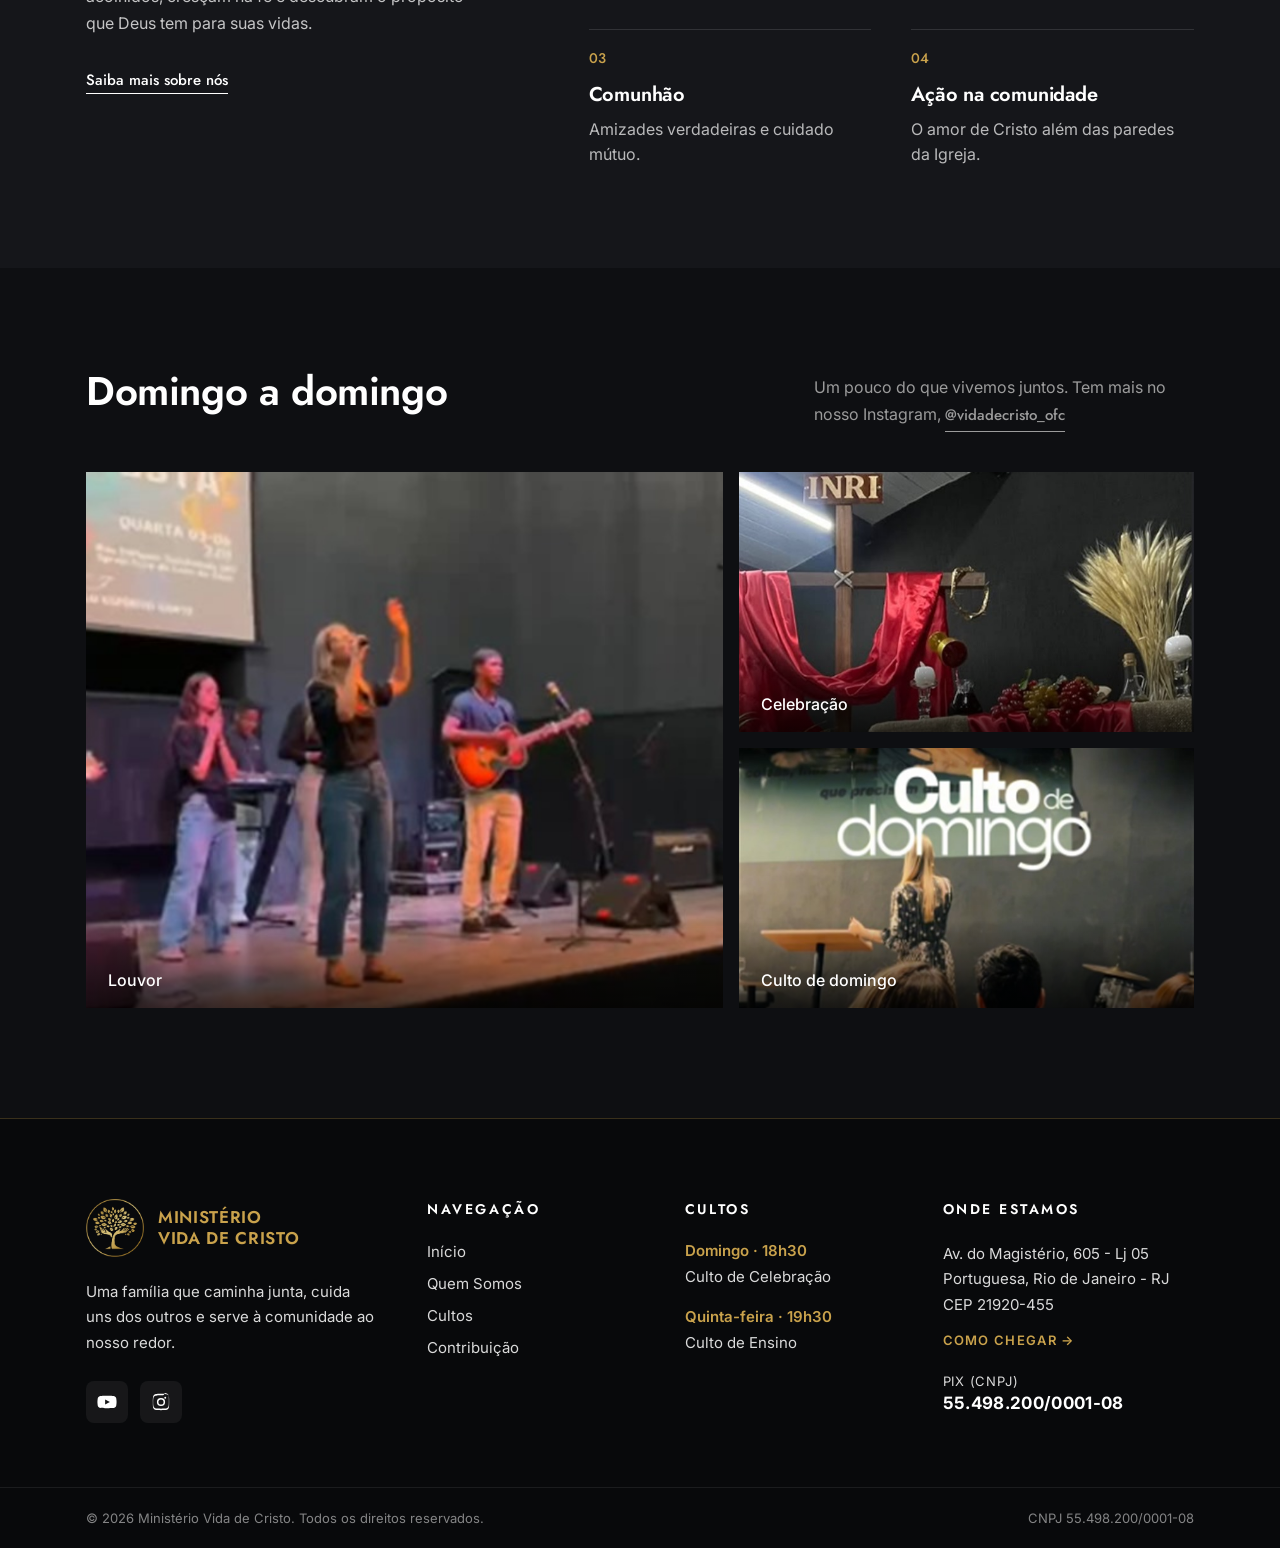
==== commit b749761d: "Loja: modo prévia, Pix com QR Code e envio do comprovante pelo site Co-Authored-By: Claude Opus 5.5 " ====
--- a/index.html
+++ b/index.html
@@ -11,6 +11,7 @@
   <link href="https://fonts.googleapis.com/css2?family=Inter:wght@400;500;600&family=Jost:wght@400;500;600;700&display=swap" rel="stylesheet">
   <link rel="icon" type="image/png" href="assets/img/logo-arvore.png">
   <link rel="stylesheet" href="assets/css/style.css">
+  <script src="assets/js/preview.js"></script>
 </head>
 <body>
 
@@ -37,7 +38,7 @@
             <li><a href="quem-somos.html" class="nav__link">Quem Somos</a></li>
             <li><a href="cultos.html" class="nav__link">Cultos</a></li>
             <li><a href="ofertas.html" class="nav__link">Contribuição</a></li>
-            <li><a href="loja.html" class="nav__link">Loja</a></li>
+            <li class="so-previa"><a href="loja.html" class="nav__link">Loja</a></li>
           </ul>
         </nav>
 
@@ -182,7 +183,7 @@
           <li><a href="quem-somos.html">Quem Somos</a></li>
           <li><a href="cultos.html">Cultos</a></li>
           <li><a href="ofertas.html">Contribuição</a></li>
-          <li><a href="loja.html">Loja</a></li>
+          <li class="so-previa"><a href="loja.html">Loja</a></li>
         </ul>
       </div>
 
--- a/assets/css/style.css
+++ b/assets/css/style.css
@@ -1279,6 +1279,19 @@
 }
 
 /* ---------- Página Loja ---------- */
+/* Modo prévia (assets/js/preview.js): a Loja só aparece com a classe .previa no <html> */
+html:not(.previa) .so-previa {
+  display: none !important;
+}
+
+html.previa .so-publico {
+  display: none !important;
+}
+
+.store__soon {
+  text-align: center;
+}
+
 .store {
   padding: 48px 0 110px;
 }
@@ -1344,83 +1357,13 @@
 }
 
 .product__delivery {
-  margin: -12px 0 18px;
+  margin: -10px 0 18px;
   font-size: 14px;
   color: var(--text-muted);
 }
 
-.pay {
-  margin: 0 0 16px;
-  padding: 0;
-  border: 0;
-}
-
-.pay__title {
-  padding: 0;
-  margin-bottom: 10px;
-  font-family: var(--font-display);
-  font-size: 16px;
-  font-weight: 600;
-}
-
-.pay__option {
-  display: flex;
-  align-items: center;
-  gap: 10px;
-  min-height: 44px;
-  font-size: 16px;
-  cursor: pointer;
-}
-
-.pay__option input {
-  width: 18px;
-  height: 18px;
-  margin: 0;
-  accent-color: var(--gold);
-}
-
-.cart__pix {
-  display: flex;
-  align-items: center;
-  justify-content: space-between;
-  gap: 12px;
-  margin-bottom: 16px;
-  padding: 12px 14px;
-  border: 1px solid var(--line);
-}
-
-.cart__pix[hidden] {
-  display: none;
-}
-
-.cart__pix-label {
-  margin: 0 0 2px;
-  font-size: 13px;
-  color: var(--text-muted);
-}
-
-.cart__pix-key {
-  margin: 0;
-  font-family: var(--font-display);
-  font-size: 18px;
-  font-weight: 600;
-  color: var(--gold);
-}
-
-.cart__pix-copy {
-  flex-shrink: 0;
-  min-height: 40px;
-  padding: 0 14px;
-  border: 1px solid var(--gold);
-  background: transparent;
-  color: var(--white);
-  font-family: var(--font-display);
-  font-size: 14px;
-  cursor: pointer;
-}
-
-/* Carrinho */
-.cart-toggle {
+/* Assistente de compra */
+.chat-toggle {
   position: fixed;
   z-index: 40;
   right: 20px;
@@ -1429,233 +1372,274 @@
   align-items: center;
   gap: 8px;
   padding: 14px 20px;
-  border: 1px solid var(--gold);
+  border: 0;
   border-radius: 3px;
-  background: var(--black);
-  color: var(--white);
+  background: var(--gold);
+  color: var(--text-dark);
   font-family: var(--font-display);
   font-size: 15px;
   font-weight: 500;
   cursor: pointer;
-  transition: background-color 0.2s ease, color 0.2s ease;
-}
-
-.cart-toggle:hover {
-  background: var(--gold);
-  color: var(--text-dark);
-}
-
-.cart-toggle svg {
+  transition: background-color 0.2s ease;
+}
+
+.chat-toggle:hover {
+  background: #d9b562;
+}
+
+.chat-toggle svg {
   width: 20px;
   height: 20px;
   fill: none;
   stroke: currentColor;
   stroke-width: 1.8;
-  stroke-linecap: round;
   stroke-linejoin: round;
 }
 
-.cart-backdrop {
+.chat {
   position: fixed;
-  z-index: 50;
-  inset: 0;
-  background: rgba(0, 0, 0, 0.6);
-  opacity: 0;
-  visibility: hidden;
-  transition: opacity 0.25s ease, visibility 0.25s ease;
-}
-
-.cart-backdrop.is-open {
-  opacity: 1;
-  visibility: visible;
-}
-
-.cart {
-  position: fixed;
-  z-index: 60;
-  top: 0;
-  right: 0;
-  bottom: 0;
+  z-index: 45;
+  right: 20px;
+  bottom: 84px;
   display: flex;
   flex-direction: column;
-  width: 100%;
-  max-width: 420px;
-  padding: 24px;
-  overflow-y: auto;
+  width: 360px;
+  max-height: min(560px, calc(100vh - 120px));
   background: var(--surface);
-  border-left: 1px solid var(--line);
-  transform: translateX(100%);
-  visibility: hidden;
-  transition: transform 0.3s ease, visibility 0.3s ease;
-}
-
-.cart.is-open {
-  transform: none;
-  visibility: visible;
-}
-
-body.cart-open {
-  overflow: hidden;
-}
-
-.cart__head {
+  border: 1px solid var(--line);
+  border-top: 3px solid var(--gold);
+  box-shadow: 0 20px 50px rgba(0, 0, 0, 0.5);
+}
+
+.chat[hidden] {
+  display: none;
+}
+
+.chat__head {
   display: flex;
   align-items: center;
   justify-content: space-between;
-  padding-bottom: 16px;
+  padding: 12px 16px;
   border-bottom: 1px solid var(--line);
 }
 
-.cart__title {
+.chat__title {
   margin: 0;
-  font-size: 26px;
-  font-weight: 600;
-}
-
-.cart__close {
-  width: 44px;
-  height: 44px;
-  margin-right: -10px;
+  font-size: 18px;
+  font-weight: 600;
+}
+
+.chat__close {
+  width: 40px;
+  height: 40px;
+  margin-right: -8px;
   border: 0;
   background: transparent;
   color: var(--white);
-  font-size: 30px;
+  font-size: 26px;
   line-height: 1;
   cursor: pointer;
 }
 
-.cart__empty {
-  margin: 28px 0;
-  font-size: 16px;
-  color: var(--text-muted);
-}
-
-.cart__items {
-  list-style: none;
+.chat__log {
+  flex: 1;
+  display: flex;
+  flex-direction: column;
+  gap: 10px;
+  min-height: 160px;
+  padding: 16px;
+  overflow-y: auto;
+}
+
+.chat__msg {
+  max-width: 85%;
   margin: 0;
-  padding: 0;
-}
-
-.cart-item {
+  padding: 10px 14px;
+  font-size: 15px;
+  line-height: 1.5;
+  white-space: pre-line;
+  overflow-wrap: anywhere;
+}
+
+.chat__msg--bot {
+  align-self: flex-start;
+  background: var(--black-alt);
+  border: 1px solid var(--line);
+}
+
+.chat__msg--user {
+  align-self: flex-end;
+  background: var(--gold);
+  color: var(--text-dark);
+}
+
+.chat__msg--order {
+  max-width: 100%;
+  font-size: 14px;
+  user-select: all;
+}
+
+.chat__product {
   display: flex;
-  gap: 16px;
-  padding: 18px 0;
-  border-bottom: 1px solid var(--line);
-}
-
-.cart-item__image {
-  flex: 0 0 72px;
-  width: 72px;
-  height: 108px;
+  align-items: center;
+  gap: 12px;
+  align-self: flex-start;
+}
+
+.chat__product img {
+  width: 56px;
+  height: 84px;
   object-fit: cover;
 }
 
-.cart-item__info {
+.chat__product-name {
+  margin: 0 0 2px;
+  font-family: var(--font-display);
+  font-size: 17px;
+  font-weight: 600;
+}
+
+.chat__product-price {
+  margin: 0;
+  font-size: 15px;
+  color: var(--gold);
+}
+
+.chat__actions {
+  display: flex;
+  flex-wrap: wrap;
+  gap: 8px;
+  padding: 12px 16px 16px;
+  border-top: 1px solid var(--line);
+}
+
+.chat__option {
+  min-height: 40px;
+  padding: 8px 14px;
+  border: 1px solid var(--gold);
+  border-radius: 20px;
+  background: transparent;
+  color: var(--white);
+  font-family: var(--font);
+  font-size: 14px;
+  cursor: pointer;
+  transition: background-color 0.2s ease, color 0.2s ease;
+}
+
+.chat__option:hover {
+  background: var(--gold);
+  color: var(--text-dark);
+}
+
+.chat__option--primary {
+  background: var(--gold);
+  color: var(--text-dark);
+  font-weight: 600;
+}
+
+.chat__option--primary:hover {
+  background: #d9b562;
+}
+
+.chat__error {
+  flex-basis: 100%;
+  margin: 0;
+  font-size: 14px;
+  color: #f0a3a3;
+}
+
+.chat__error:empty {
+  display: none;
+}
+
+.chat__qr {
+  align-self: flex-start;
+  margin: 0;
+  padding: 10px;
+  background: var(--white);
+  text-align: center;
+}
+
+.chat__qr img {
+  display: block;
+  width: 180px;
+  height: 180px;
+  image-rendering: pixelated;
+}
+
+.chat__qr p {
+  margin: 6px 0 0;
+  font-size: 13px;
+  color: var(--text-dark);
+}
+
+/* Campo de arquivo escondido: o botão visível é o <label> "Escolher comprovante" */
+.chat__file {
+  position: absolute;
+  width: 1px;
+  height: 1px;
+  opacity: 0;
+  pointer-events: none;
+}
+
+label.chat__option {
+  display: inline-flex;
+  align-items: center;
+}
+
+.chat__file:focus-visible + label.chat__option,
+label.chat__option:focus-visible {
+  outline: 2px solid var(--gold);
+  outline-offset: 2px;
+}
+
+.chat__file-name {
+  flex-basis: 100%;
+  margin: 0;
+  font-size: 14px;
+  color: var(--text-light);
+  overflow-wrap: anywhere;
+}
+
+.chat__file-name:empty {
+  display: none;
+}
+
+.chat__send:disabled {
+  opacity: 0.5;
+  cursor: not-allowed;
+}
+
+.chat__form {
+  display: flex;
+  flex-wrap: wrap;
+  gap: 8px;
+  width: 100%;
+}
+
+.chat__input {
   flex: 1;
   min-width: 0;
-}
-
-.cart-item__name {
-  margin: 0 0 2px;
-  font-family: var(--font-display);
-  font-size: 18px;
-  font-weight: 600;
-}
-
-.cart-item__price {
-  margin: 0 0 12px;
-  font-size: 14px;
-  color: var(--text-muted);
-}
-
-.cart-item__controls {
-  display: flex;
-  align-items: center;
-  gap: 8px;
-}
-
-.cart-item__button {
-  width: 36px;
-  height: 36px;
-  border: 1px solid var(--line);
-  background: transparent;
-  color: var(--white);
-  font-size: 18px;
-  cursor: pointer;
-}
-
-.cart-item__button:hover {
-  border-color: var(--gold);
-  color: var(--gold);
-}
-
-.cart-item__quantity {
-  min-width: 22px;
-  text-align: center;
-  font-size: 16px;
-}
-
-.cart-item__remove {
-  margin-left: auto;
-  padding: 8px 0;
-  border: 0;
-  background: transparent;
-  color: var(--text-muted);
-  font-family: var(--font);
-  font-size: 14px;
-  text-decoration: underline;
-  cursor: pointer;
-}
-
-.cart-item__remove:hover {
-  color: var(--white);
-}
-
-.cart__footer {
-  margin-top: auto;
-  padding-top: 22px;
-}
-
-.cart__total {
-  margin: 0 0 14px;
-  font-size: 18px;
-  font-weight: 600;
-}
-
-.cart__send {
-  width: 100%;
-}
-
-.cart__hint {
-  margin: 12px 0 0;
-  font-size: 14px;
-  line-height: 1.5;
-  color: var(--text-muted);
-}
-
-.cart__status {
-  margin: 10px 0 0;
-  font-size: 15px;
-  line-height: 1.5;
-  color: var(--gold);
-}
-
-.cart__status:empty {
-  display: none;
-}
-
-.cart__manual {
-  width: 100%;
-  margin-top: 10px;
-  padding: 10px;
+  min-height: 44px;
+  padding: 0 12px;
   border: 1px solid var(--line);
   background: var(--black);
   color: var(--white);
   font-family: var(--font);
-  font-size: 15px;
-  line-height: 1.5;
-  resize: vertical;
-}
+  font-size: 16px;
+}
+
+.chat__input:focus {
+  outline: 2px solid var(--gold);
+  outline-offset: -1px;
+}
+
+.chat__send {
+  border: 0;
+  cursor: pointer;
+  padding: 0 18px;
+}
+
 /* ---------- Animations ---------- */
 @keyframes fadeUp {
   from {
@@ -2085,14 +2069,18 @@
     grid-template-columns: minmax(0, 280px);
   }
 
-  .cart-toggle {
+  .chat-toggle {
     right: 14px;
     bottom: 14px;
-    padding: 10px 13px;
-  }
-
-  .cart-toggle__label {
-    display: none;
+    padding: 10px 14px;
+  }
+
+  .chat {
+    left: 8px;
+    right: 8px;
+    bottom: 70px;
+    width: auto;
+    max-height: calc(100vh - 90px);
   }
 
   .give__card {
